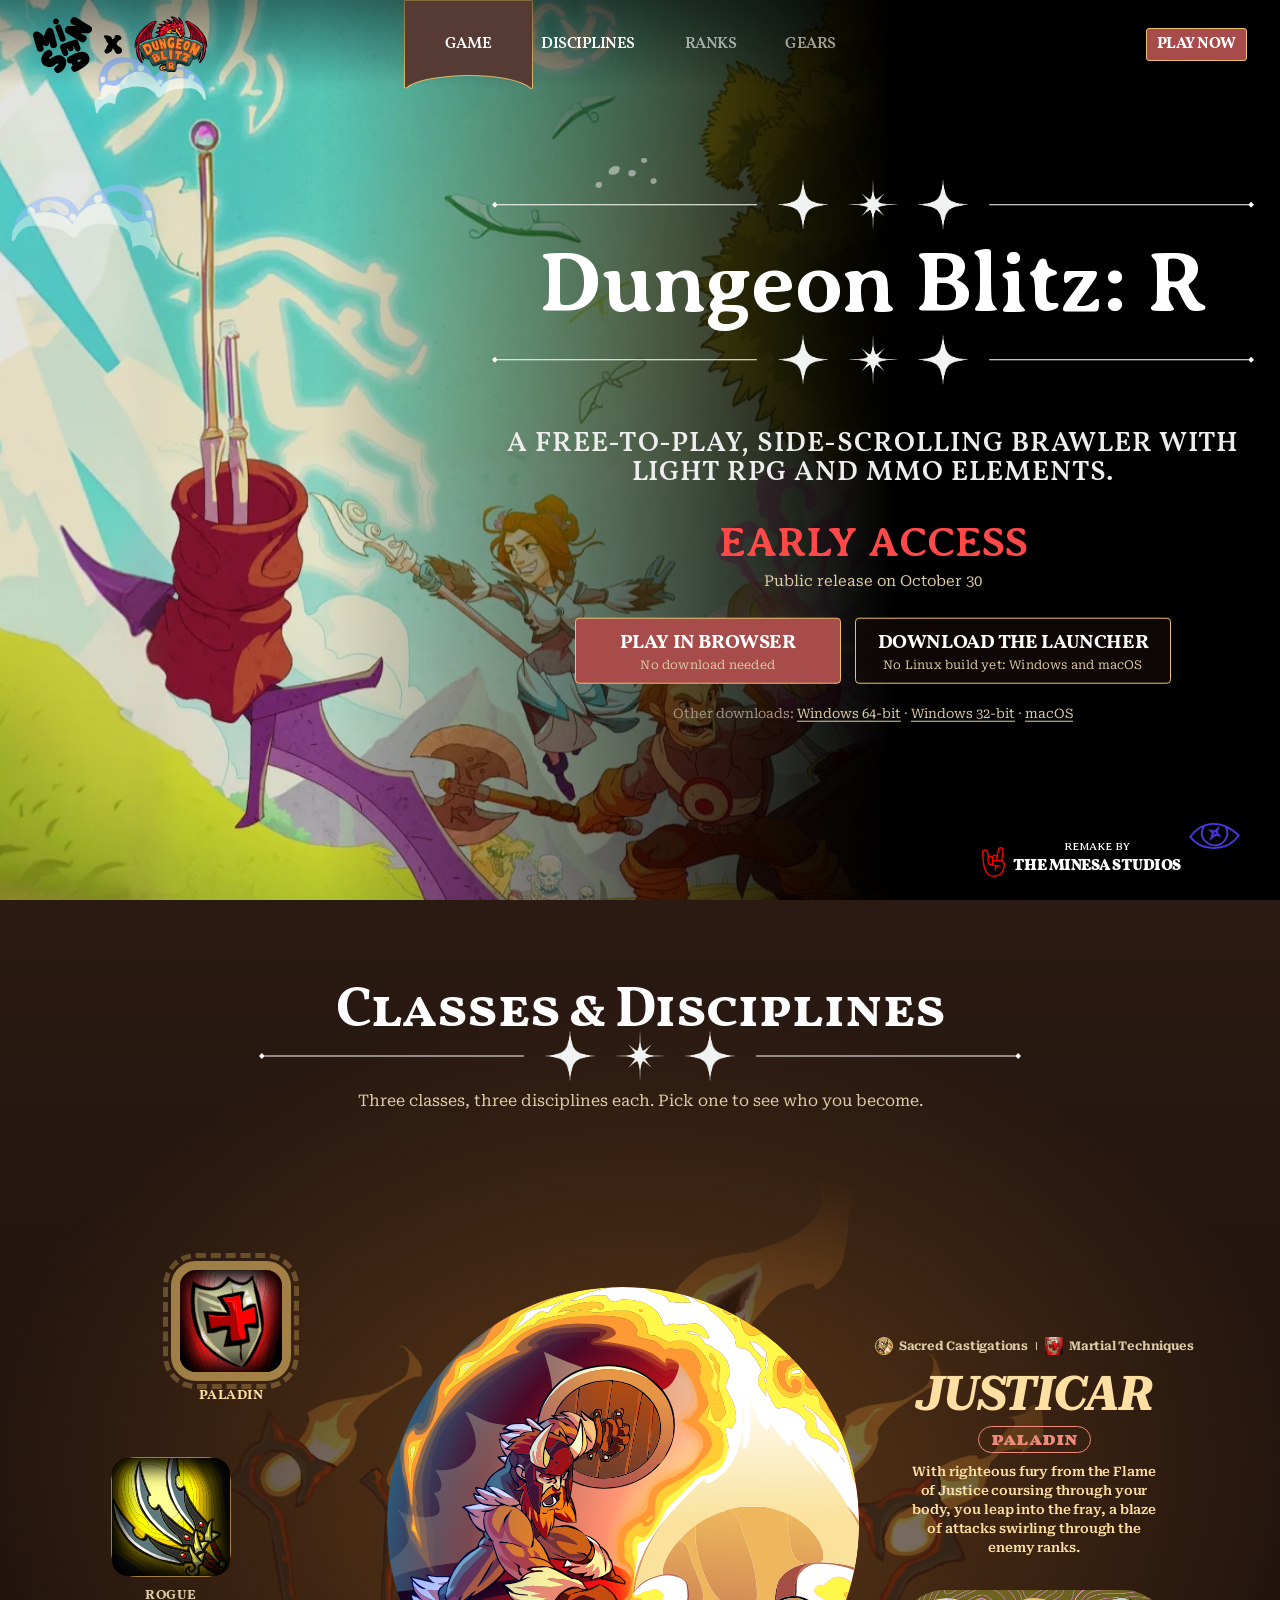
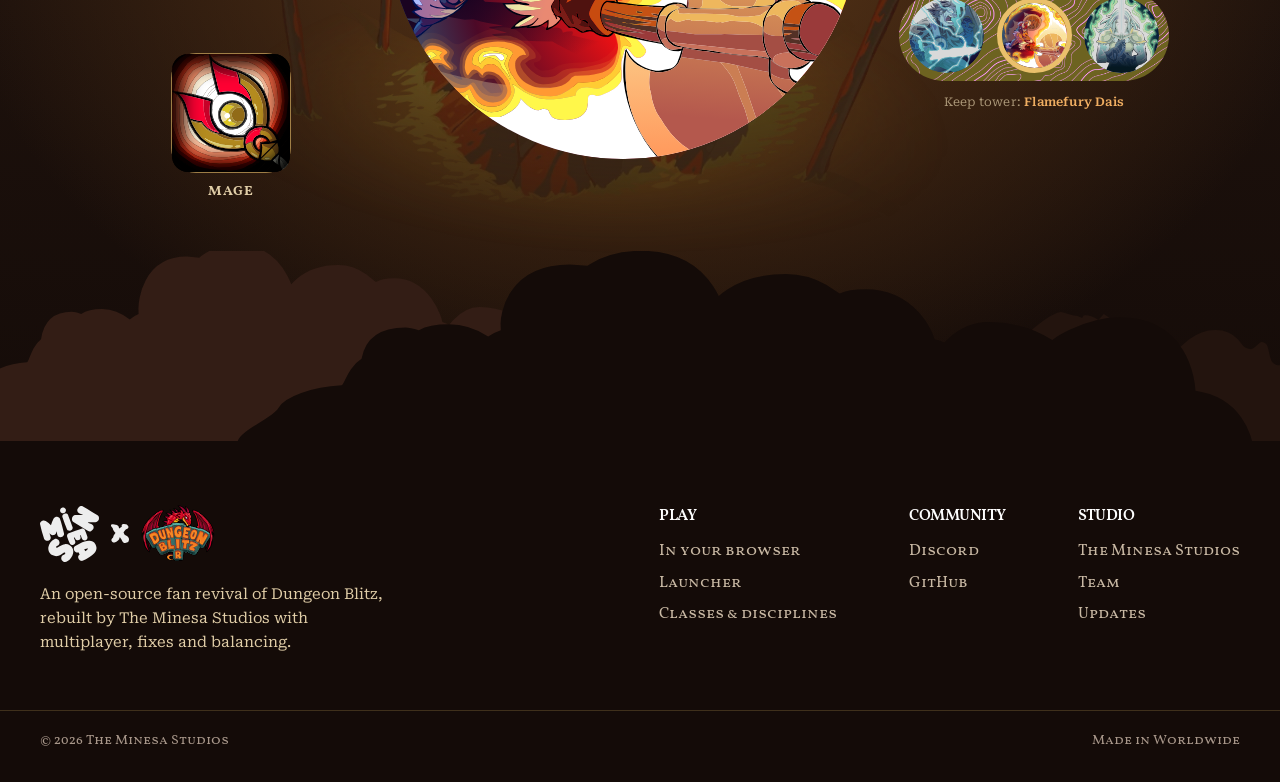
==== dungeon-blitz-r.html @ 06cdcb7e "Dungeon Blitz: R classes: each discipline's keep tower as the backdrop - Picking a discipline now sw" ====
<!doctype html>
<html lang="en">
  <head>
    <meta charset="UTF-8" />
    <meta name="viewport" content="width=device-width, initial-scale=1.0" />
    <title>Dungeon Blitz: R | Free-to-play side-scrolling brawler</title>
    <meta
      name="description"
      content="Dungeon Blitz: R is an open-source fan revival of Dungeon Blitz by The Minesa Studios: a free-to-play, side-scrolling brawler with light RPG and MMO elements. Play in your browser or with the launcher."
    />
    <link rel="canonical" href="https://theminesa.studio/dungeon-blitz-r.html" />
    <meta property="og:type" content="website" />
    <meta property="og:site_name" content="The Minesa Studios" />
    <meta property="og:title" content="Dungeon Blitz: R" />
    <meta
      property="og:description"
      content="A free-to-play, side-scrolling brawler with light RPG and MMO elements. Play in your browser or with the launcher."
    />
    <meta property="og:url" content="https://theminesa.studio/dungeon-blitz-r.html" />
    <meta property="og:image" content="https://theminesa.studio/assets/dungeon-blitz-r/og.jpg" />
    <meta name="twitter:card" content="summary_large_image" />
    <meta name="theme-color" content="#140b08" />
    <link rel="preconnect" href="https://fonts.googleapis.com" />
    <link rel="preconnect" href="https://fonts.gstatic.com" crossorigin />
    <link
      href="https://fonts.googleapis.com/css2?family=Averia+Serif+Libre:wght@400;700&amp;family=Roboto+Serif:ital,wght@0,400;0,600;0,700;1,400&amp;family=Vollkorn+SC:wght@400;600;700;900&amp;display=swap"
      rel="stylesheet"
    />
    <link rel="stylesheet" href="dungeon-blitz-r.css?v=10" />
    <link rel="icon" type="image/x-icon" href="assets/favicon.ico" />
    <link rel="preload" as="image" href="assets/dungeon-blitz-r/main-bg.webp" fetchpriority="high" />
    <script type="application/ld+json">
      {
        "@context": "https://schema.org",
        "@type": "VideoGame",
        "name": "Dungeon Blitz: R",
        "alternateName": "Dungeon Blitz Remake",
        "url": "https://theminesa.studio/dungeon-blitz-r.html",
        "image": "https://theminesa.studio/assets/dungeon-blitz-r/og.jpg",
        "description": "An open-source fan revival of Dungeon Blitz: a free-to-play, side-scrolling brawler with light RPG and MMO elements.",
        "genre": ["Action RPG", "Side-scrolling brawler", "MMO"],
        "gamePlatform": ["Web browser", "Windows", "macOS"],
        "applicationCategory": "Game",
        "playMode": ["SinglePlayer", "MultiPlayer"],
        "isAccessibleForFree": true,
        "offers": { "@type": "Offer", "price": 0, "priceCurrency": "USD" },
        "characterAttribute": ["Paladin", "Rogue", "Mage"],
        "author": { "@type": "Organization", "name": "The Minesa Studios", "url": "https://theminesa.studio" },
        "publisher": { "@type": "Organization", "name": "The Minesa Studios", "url": "https://theminesa.studio" },
        "sameAs": ["https://github.com/theminesastudios", "https://discord.gg/the-minesa-studios-1295512336353722438"]
      }
    </script>
    <script src="dungeon-blitz-r.js?v=4" defer></script>
  </head>
  <body>
    <div class="dbr">
      <a href="#main" class="dbr-skip">Skip to content</a>

      <header class="dbr-header">
        <img src="assets/dungeon-blitz-r/header-bg.png" alt="" class="dbr-header-bg" aria-hidden="true" />
        <a href="./index.html" class="dbr-logo" aria-label="The Minesa Studios home">
          <img src="assets/dungeon-blitz-r/minesa-mark.svg" alt="" class="dbr-logo-mark" width="59" height="56" />
          <img src="assets/dungeon-blitz-r/x.svg" alt="" class="dbr-logo-mark" width="18" height="19" />
          <img src="assets/dungeon-blitz-r/dbr-logo.svg" alt="" width="74" height="57" />
        </a>

        <nav class="dbr-nav" aria-label="Primary">
          <ul>
            <li>
              <a href="#game" class="dbr-nav-item is-active" data-section="game" aria-current="location">
                <img src="assets/dungeon-blitz-r/nav-active.svg" alt="" class="dbr-nav-bg" aria-hidden="true" width="129" height="89" />
                <span>Game</span>
              </a>
            </li>
            <li>
              <a href="#disciplines" class="dbr-nav-item" data-section="disciplines">
                <img src="assets/dungeon-blitz-r/nav-active.svg" alt="" class="dbr-nav-bg" aria-hidden="true" width="129" height="89" />
                <span>Disciplines</span>
              </a>
            </li>
            <li>
              <span class="dbr-nav-item is-soon" aria-disabled="true" title="Coming soon">
                <span>Ranks</span><span class="dbr-sr-only"> (coming soon)</span>
              </span>
            </li>
            <li>
              <span class="dbr-nav-item is-soon" aria-disabled="true" title="Coming soon">
                <span>Gears</span><span class="dbr-sr-only"> (coming soon)</span>
              </span>
            </li>
          </ul>
        </nav>

        <a href="https://dungeonblitzr.theminesa.studio/web" class="dbr-launch" target="_blank" rel="noopener">
          Play Now<span class="dbr-sr-only"> in your browser (opens in a new tab)</span>
        </a>
      </header>

      <main id="main" tabindex="-1">
        <section id="game" class="dbr-main" aria-labelledby="dbr-title">
          <div class="dbr-parallax dbr-main-bg-wrap" aria-hidden="true">
            <img src="assets/dungeon-blitz-r/main-bg.webp" alt="" class="dbr-main-bg" width="2560" height="1186" fetchpriority="high" />
          </div>
          <div class="dbr-main-shade" aria-hidden="true"></div>

          <div class="dbr-sky" aria-hidden="true">
            <img src="assets/dungeon-blitz-r/scenery/mist-cloud-1.svg" alt="" class="dbr-parallax dbr-cloud dbr-cloud-a" width="240" height="109" />
            <img src="assets/dungeon-blitz-r/scenery/mist-cloud-2.svg" alt="" class="dbr-parallax dbr-cloud dbr-cloud-b" width="187" height="111" />
            <img src="assets/dungeon-blitz-r/scenery/mist-cloud-3.svg" alt="" class="dbr-parallax dbr-cloud dbr-cloud-c" width="110" height="63" />
            <img src="assets/dungeon-blitz-r/scenery/mist-cloud-1.svg" alt="" class="dbr-parallax dbr-cloud dbr-cloud-d" width="240" height="109" />
          </div>

          <div class="dbr-main-content">
            <div class="dbr-main-heading">
              <div class="dbr-ornament" aria-hidden="true">
                <img src="assets/dungeon-blitz-r/divider-left.svg" alt="" class="dbr-ornament-line" width="265" height="6" />
                <img src="assets/dungeon-blitz-r/tl-5.png" alt="" class="dbr-ornament-star" width="50" height="50" />
                <img src="assets/dungeon-blitz-r/tl-25.png" alt="" class="dbr-ornament-star" width="50" height="50" />
                <img src="assets/dungeon-blitz-r/tl-5.png" alt="" class="dbr-ornament-star" width="50" height="50" />
                <img src="assets/dungeon-blitz-r/divider-right.svg" alt="" class="dbr-ornament-line" width="265" height="6" />
              </div>
              <h1 id="dbr-title" class="dbr-main-title">Dungeon Blitz: R</h1>
              <div class="dbr-ornament" aria-hidden="true">
                <img src="assets/dungeon-blitz-r/divider-left.svg" alt="" class="dbr-ornament-line" width="265" height="6" />
                <img src="assets/dungeon-blitz-r/tl-5.png" alt="" class="dbr-ornament-star" width="50" height="50" />
                <img src="assets/dungeon-blitz-r/tl-25.png" alt="" class="dbr-ornament-star" width="50" height="50" />
                <img src="assets/dungeon-blitz-r/tl-5.png" alt="" class="dbr-ornament-star" width="50" height="50" />
                <img src="assets/dungeon-blitz-r/divider-right.svg" alt="" class="dbr-ornament-line" width="265" height="6" />
              </div>
            </div>
            <p class="dbr-main-tagline">A free-to-play, side-scrolling brawler with light RPG and MMO elements.</p>

            <div class="dbr-main-status">
              <p class="dbr-main-soon">Early Access</p>
              <p class="dbr-main-release">Public release on <time datetime="2026-10-30">October 30</time></p>
            </div>

            <div class="dbr-play" id="play">
              <a class="dbr-play-btn is-primary" href="https://dungeonblitzr.theminesa.studio/web" target="_blank" rel="noopener">
                Play in browser
                <small>No download needed<span class="dbr-sr-only"> (opens in a new tab)</span></small>
              </a>
              <a
                class="dbr-play-btn"
                href="https://github.com/theminesastudios/dungeon-blitz-r-launcher/releases/latest"
                data-launcher-download
              >
                <span data-launcher-label>Download the launcher</span>
                <small data-launcher-meta>Windows and macOS</small>
              </a>
            </div>
            <p class="dbr-play-other" data-launcher-other>
              Other downloads:
              <a href="https://github.com/theminesastudios/dungeon-blitz-r-launcher/releases/latest" data-launcher-asset="win-x64">Windows 64-bit</a>
              &middot;
              <a href="https://github.com/theminesastudios/dungeon-blitz-r-launcher/releases/latest" data-launcher-asset="win-ia32">Windows 32-bit</a>
              &middot;
              <a href="https://github.com/theminesastudios/dungeon-blitz-r-launcher/releases/latest" data-launcher-asset="mac">macOS</a>
            </p>
          </div>

          <p class="dbr-credit">
            <img src="assets/dungeon-blitz-r/rocking.svg" alt="" class="dbr-credit-rock" width="23" height="30" />
            <span class="dbr-credit-text">
              <span>remake by</span>
              <strong>The Minesa Studios</strong>
            </span>
            <img src="assets/dungeon-blitz-r/eye.svg" alt="" class="dbr-credit-eye" width="51" height="26" />
          </p>
        </section>

        <section id="disciplines" class="dbr-classes" aria-labelledby="dbr-classes-title">
          <div class="dbr-classes-heading">
            <h2 id="dbr-classes-title" class="dbr-section-title">Classes &amp; Disciplines</h2>
            <div class="dbr-ornament" aria-hidden="true">
                <img src="assets/dungeon-blitz-r/divider-left.svg" alt="" class="dbr-ornament-line" width="265" height="6" />
                <img src="assets/dungeon-blitz-r/tl-5.png" alt="" class="dbr-ornament-star" width="50" height="50" />
                <img src="assets/dungeon-blitz-r/tl-25.png" alt="" class="dbr-ornament-star" width="50" height="50" />
                <img src="assets/dungeon-blitz-r/tl-5.png" alt="" class="dbr-ornament-star" width="50" height="50" />
                <img src="assets/dungeon-blitz-r/divider-right.svg" alt="" class="dbr-ornament-line" width="265" height="6" />
              </div>
            <p class="dbr-classes-intro">Three classes, three disciplines each. Pick one to see who you become.</p>
          </div>

          <!-- Built by dungeon-blitz-r.js from its class data. -->
          <div class="dbr-classes-stage" data-class-showcase></div>
        </section>
      </main>

      <footer class="dbr-footer">
        <div class="dbr-footer-scenery" aria-hidden="true">
          <img src="assets/dungeon-blitz-r/scenery/dark-cloud-2.svg" alt="" class="dbr-parallax dbr-footer-cloud dbr-footer-cloud-back" width="659" height="185" />
          <img src="assets/dungeon-blitz-r/scenery/dark-cloud-3.svg" alt="" class="dbr-parallax dbr-footer-cloud dbr-footer-cloud-mid" width="729" height="143" />
          <img src="assets/dungeon-blitz-r/scenery/dark-cloud-1.svg" alt="" class="dbr-parallax dbr-footer-cloud dbr-footer-cloud-front" width="880" height="198" />
        </div>

        <div class="dbr-footer-inner">
          <div class="dbr-footer-brand">
            <a href="./index.html" class="dbr-logo" aria-label="The Minesa Studios home">
              <img src="assets/dungeon-blitz-r/minesa-mark.svg" alt="" class="dbr-logo-mark" width="59" height="56" />
              <img src="assets/dungeon-blitz-r/x.svg" alt="" class="dbr-logo-mark" width="18" height="19" />
              <img src="assets/dungeon-blitz-r/dbr-logo.svg" alt="" width="74" height="57" />
            </a>
            <p>An open-source fan revival of Dungeon Blitz, rebuilt by The Minesa Studios with multiplayer, fixes and balancing.</p>
          </div>

          <nav class="dbr-footer-links" aria-label="Footer">
            <div>
              <h2 class="dbr-footer-heading">Play</h2>
              <ul>
                <li>
                  <a href="https://dungeonblitzr.theminesa.studio/web" target="_blank" rel="noopener">In your browser<span class="dbr-sr-only"> (opens in a new tab)</span></a>
                </li>
                <li>
                  <a href="https://github.com/theminesastudios/dungeon-blitz-r-launcher/releases/latest" data-launcher-download>Launcher</a>
                </li>
                <li><a href="#disciplines">Classes &amp; disciplines</a></li>
              </ul>
            </div>
            <div>
              <h2 class="dbr-footer-heading">Community</h2>
              <ul>
                <li>
                  <a href="https://discord.gg/the-minesa-studios-1295512336353722438" target="_blank" rel="noopener">Discord<span class="dbr-sr-only"> (opens in a new tab)</span></a>
                </li>
                <li>
                  <a href="https://github.com/theminesastudios" target="_blank" rel="noopener">GitHub<span class="dbr-sr-only"> (opens in a new tab)</span></a>
                </li>
              </ul>
            </div>
            <div>
              <h2 class="dbr-footer-heading">Studio</h2>
              <ul>
                <li><a href="./index.html">The Minesa Studios</a></li>
                <li><a href="./team.html">Team</a></li>
                <li><a href="./updates.html">Updates</a></li>
              </ul>
            </div>
          </nav>
        </div>

        <div class="dbr-footer-bottom">
          <span>© 2026 The Minesa Studios</span>
          <span>Made in Worldwide</span>
        </div>
      </footer>
    </div>
  </body>
</html>
---- dungeon-blitz-r.css ----
/* Dungeon Blitz: R (Figma: Websites > Main + Classes & Disciplines), ported from minesa-v6.
   Fonts come from Google Fonts in dungeon-blitz-r.html. */
.dbr {
  --font-vollkorn: "Vollkorn SC";
  --font-averia: "Averia Serif Libre";
  --font-roboto-serif: "Roboto Serif";
}

body {
  margin: 0;
}

.dbr {
  --dbr-gold: #eac06b;
  --dbr-red: #ff4949;
  --dbr-maroon: #a84b4b;
  /* Maroon lifted for text on the brown stage: 4.9:1 on #3b2820. */
  --dbr-rose: #f08a7b;
  --dbr-cream: #ffe0a2;
  --dbr-sand: #e0cda7;
  --dbr-night: #140b08;
  --dbr-header-h: 89px;
  /* Spring approximations (no overshoot / light overshoot). */
  --dbr-spring: linear(0, 0.157, 0.438, 0.66, 0.808, 0.897, 0.948, 0.976, 0.99, 0.997, 1);
  --dbr-spring-snappy: linear(0, 0.204, 0.624, 0.96, 1.08, 1.06, 1.02, 1);

  position: relative;
  min-height: 100vh;
  overflow-x: clip;
  background: #000;
  color: #fff;
  font-family: var(--font-vollkorn), serif;
}

:root:has(.dbr) {
  background: var(--dbr-night, #140b08);
}

@media (prefers-reduced-motion: no-preference) {
  :root:has(.dbr) {
    scroll-behavior: smooth;
  }
}

.dbr img {
  display: block;
  max-width: none;
}

.dbr button {
  padding: 0;
  border: 0;
  background: none;
  font: inherit;
  color: inherit;
  cursor: pointer;
}

.dbr a {
  color: inherit;
}

.dbr :focus-visible {
  outline: 2px solid var(--dbr-gold);
  outline-offset: 3px;
}

.dbr ul {
  margin: 0;
  padding: 0;
  list-style: none;
}

.dbr-sr-only {
  position: absolute;
  width: 1px;
  height: 1px;
  margin: -1px;
  padding: 0;
  overflow: hidden;
  clip-path: inset(50%);
  white-space: nowrap;
  border: 0;
}

.dbr-skip {
  position: fixed;
  z-index: 100;
  top: 12px;
  left: 12px;
  padding: 10px 16px;
  border: 1px solid var(--dbr-gold);
  border-radius: 3px;
  background: var(--dbr-maroon);
  color: #fff;
  font-weight: 700;
  text-decoration: none;
  translate: 0 -200%;
}

.dbr-skip:focus-visible {
  translate: 0 0;
}

.dbr main:focus {
  outline: none;
}

.dbr section {
  scroll-margin-top: var(--dbr-header-h);
}

/* ---------- Parallax (CSS scroll-driven; static where unsupported or reduced motion) ---------- */
@media (prefers-reduced-motion: no-preference) {
  @supports (animation-timeline: scroll()) {
    .dbr-parallax {
      animation: dbr-parallax linear both;
      animation-timeline: scroll(root);
      animation-range: 0 100vh;
    }

    .dbr-footer .dbr-parallax {
      animation-name: dbr-rise;
      animation-timeline: view();
      animation-range: entry 0% entry 100%;
    }

    .dbr-header::before {
      animation: dbr-header-solid linear both;
      animation-timeline: scroll(root);
      animation-range: 40vh 80vh;
    }

    .dbr-header .dbr-logo-mark {
      animation: dbr-mark-light linear both;
      animation-timeline: scroll(root);
      animation-range: 40vh 80vh;
    }
  }
}

/* The Minesa mark is black ink; over dark ground it is drawn light. */
.dbr-header .dbr-logo-mark,
.dbr-footer .dbr-logo-mark {
  filter: invert(0.93);
}

@supports (animation-timeline: scroll()) {
  @media (prefers-reduced-motion: no-preference) {
    .dbr-header .dbr-logo-mark {
      filter: none;
    }
  }
}

@keyframes dbr-mark-light {
  to {
    filter: invert(0.93);
  }
}

@keyframes dbr-parallax {
  to {
    translate: 0 var(--dbr-shift, 0px);
  }
}

@keyframes dbr-rise {
  from {
    translate: 0 var(--dbr-shift, 0px);
  }
  to {
    translate: 0 0;
  }
}

@keyframes dbr-header-solid {
  from {
    opacity: 0;
  }
  to {
    opacity: 1;
  }
}

/* ---------- Header ---------- */
.dbr-header {
  position: fixed;
  z-index: 50;
  inset: 0 0 auto;
  display: grid;
  grid-template-columns: 1fr auto 1fr;
  align-items: center;
  height: var(--dbr-header-h);
  padding: 0 33px;
}

/* Solid backdrop that fades in once the hero scrolls away (always on without scroll timelines). */
.dbr-header::before {
  content: "";
  position: absolute;
  inset: 0;
  background: rgba(20, 11, 8, 0.92);
  border-bottom: 1px solid rgba(234, 192, 107, 0.25);
  pointer-events: none;
}

@supports (animation-timeline: scroll()) {
  .dbr-header::before {
    opacity: 0;
  }
}

@media (prefers-reduced-motion: reduce) {
  .dbr-header::before {
    opacity: 1;
  }
}

.dbr-header-bg {
  position: absolute;
  inset: 0;
  width: 100%;
  height: 100%;
  object-fit: cover;
  pointer-events: none;
}

.dbr-logo {
  position: relative;
  display: flex;
  align-items: center;
  gap: 12px;
  justify-self: start;
  border-radius: 4px;
}

.dbr-nav {
  position: relative;
  height: var(--dbr-header-h);
}

.dbr-nav ul {
  display: flex;
  align-items: center;
  gap: 50px;
  height: 100%;
}

.dbr-nav li {
  height: 100%;
}

.dbr-nav-item {
  position: relative;
  display: flex;
  align-items: center;
  justify-content: center;
  height: 100%;
  color: #fff;
  font-size: 16px;
  font-weight: 600;
  line-height: 1.4;
  letter-spacing: -0.48px;
  text-transform: uppercase;
  text-decoration: none;
  white-space: nowrap;
}

/* The banner is 129px wide in the design; centring it keeps the design's spacing between items. */
.dbr-nav-bg {
  position: absolute;
  top: 0;
  left: calc(50% - 64.5px);
  width: 129px;
  height: 100%;
  opacity: 0;
  transform: translateY(-12px);
  transition: opacity 0.25s var(--dbr-spring), transform 0.35s var(--dbr-spring);
}

.dbr-nav-item.is-active .dbr-nav-bg {
  opacity: 1;
  transform: none;
}

.dbr-nav-item span {
  position: relative;
}

.dbr-nav-item:not(.is-soon):hover span {
  color: var(--dbr-cream);
}

.dbr-nav-item.is-soon {
  color: rgba(255, 255, 255, 0.6);
  cursor: default;
}

.dbr-launch {
  position: relative;
  justify-self: end;
  padding: 10px;
  border: 1px solid var(--dbr-gold);
  border-radius: 3px;
  background: var(--dbr-maroon);
  color: #fff;
  font-size: 16px;
  font-weight: 700;
  line-height: 11px;
  letter-spacing: -0.48px;
  text-transform: uppercase;
  text-decoration: none;
  white-space: nowrap;
  transition: background-color 0.15s ease, transform 0.15s var(--dbr-spring);
}

.dbr-launch:hover {
  background: #bd5656;
}

.dbr-launch:active {
  transform: scale(0.97);
}

/* ---------- Hero ---------- */
.dbr-main {
  position: relative;
  min-height: max(100vh, 720px);
  overflow: hidden;
}

/* Taller than the hero so the art has room to travel. */
.dbr-main-bg-wrap {
  --dbr-shift: 18vh;
  position: absolute;
  inset: 0 0 -20vh;
}

.dbr-main-bg {
  width: 100%;
  height: 100%;
  object-fit: cover;
  object-position: 20% top;
  opacity: 0.9;
}

/* Figma: gradient starts at x=497/1978 and is fully black at 59.6% of the rest. */
.dbr-main-shade {
  position: absolute;
  inset: 0 0 0 25.1%;
  background: linear-gradient(to right, rgba(0, 0, 0, 0) 0%, #000 59.615%);
}

.dbr-sky {
  position: absolute;
  inset: 0;
  pointer-events: none;
}

.dbr-cloud {
  position: absolute;
  height: auto;
  opacity: 0.85;
}

/* Far clouds move least, near clouds most. */
.dbr-cloud-a { --dbr-shift: -14vh; left: 4%; top: 17%; width: clamp(140px, 15vw, 240px); }
.dbr-cloud-b { --dbr-shift: -26vh; left: 27%; top: 9%; width: clamp(110px, 11vw, 187px); }
.dbr-cloud-c { --dbr-shift: -8vh; left: 46%; top: 24%; width: clamp(70px, 6vw, 110px); opacity: 0.6; }
.dbr-cloud-d { --dbr-shift: -36vh; left: -3%; top: 52%; width: clamp(180px, 20vw, 320px); opacity: 0.55; transform: scaleX(-1); }

.dbr-main-content {
  position: absolute;
  z-index: 1;
  top: 50%;
  right: max(26px, calc((100% - 762px) * 0.04));
  display: flex;
  flex-direction: column;
  align-items: center;
  gap: 64px;
  width: min(762px, calc(100% - 32px));
  transform: translateY(-50%);
}

.dbr-main-heading {
  display: flex;
  flex-direction: column;
  align-items: center;
  width: 100%;
}

.dbr-main-title {
  margin: 0;
  font-family: var(--font-averia), serif;
  font-size: clamp(48px, 6.7vw, 96px);
  font-weight: 700;
  line-height: normal;
  letter-spacing: -0.01em;
  text-align: center;
  text-wrap: balance;
  color: #fff;
}

.dbr-main-tagline {
  margin: 16px 0 0;
  font-size: clamp(20px, 2.2vw, 32px);
  font-weight: 600;
  line-height: 1.04;
  letter-spacing: 0.96px;
  text-align: center;
  text-transform: uppercase;
  color: #eee;
}

.dbr-main-soon {
  margin: 0;
  font-family: var(--font-averia), serif;
  font-size: clamp(32px, 3.3vw, 48px);
  font-weight: 700;
  text-transform: uppercase;
  color: red;
  white-space: nowrap;
}

.dbr-ornament {
  display: flex;
  align-items: center;
  justify-content: space-between;
  width: 100%;
  height: 50px;
}

.dbr-ornament-line {
  width: 34.8%;
  height: 6px;
}

.dbr-ornament-star {
  width: 50px;
  height: 50px;
  transform: scaleY(-1);
}

.dbr-credit {
  position: absolute;
  z-index: 1;
  right: 40px;
  bottom: 23px;
  display: flex;
  align-items: flex-end;
  gap: 8px;
  margin: 0;
}

.dbr-credit-rock {
  width: 23px;
  height: 30px;
}

.dbr-credit-eye {
  width: 51px;
  height: 26px;
  align-self: flex-start;
  margin-top: -16px;
}

.dbr-credit-text {
  display: flex;
  flex-direction: column;
  align-items: center;
  line-height: 1.4;
  text-transform: uppercase;
}

.dbr-credit-text span {
  font-family: var(--font-averia), serif;
  font-size: 11px;
}

.dbr-credit-text strong {
  font-family: var(--font-vollkorn), serif;
  font-size: 16px;
  font-weight: 900;
  letter-spacing: -0.48px;
}

/* ---------- Classes & Disciplines ---------- */
/* The section glows in the selected discipline's accent (set by dungeon-blitz-r.js); the
   registered property lets the colour cross-fade. */
@property --dbr-accent {
  syntax: "<color>";
  inherits: true;
  initial-value: #e0832b;
}

.dbr-classes {
  position: relative;
  z-index: 1;
  padding: 72px 0 0;
  background:
    radial-gradient(ellipse 75% 60% at 50% 52%, color-mix(in srgb, var(--dbr-accent) 34%, #1f140e) 0%, transparent 72%),
    linear-gradient(to bottom, #2a1a12, #140b08);
  text-align: center;
  transition: --dbr-accent 0.7s ease;
}


.dbr-classes-heading {
  position: relative;
  display: flex;
  flex-direction: column;
  align-items: center;
  width: min(762px, calc(100% - 32px));
  margin: 0 auto 50px;
}

.dbr-section-title {
  display: flex;
  align-items: center;
  gap: 12px;
  margin: 0 0 -20px;
  font-family: var(--font-vollkorn), serif;
  font-size: clamp(36px, 4.4vw, 64px);
  font-weight: 700;
  letter-spacing: -1.92px;
  white-space: nowrap;
  color: #fff;
}



.dbr-classes-intro {
  margin: 8px 0 0;
  font-family: var(--font-roboto-serif), serif;
  font-size: 16px;
  line-height: 1.5;
  color: var(--dbr-sand);
}

.dbr-classes-stage {
  position: relative;
  display: grid;
  grid-template-columns: 1fr 472px 1fr;
  align-items: center;
  gap: 40px;
  min-height: 616px;
  padding: 52px 111px 250px;
  overflow: hidden;
}


.dbr-class-picker {
  position: relative;
  justify-self: start;
  width: 189px;
  height: 540px;
}

.dbr-class-thumb {
  position: absolute;
  width: 120px;
  height: 120px;
  box-sizing: border-box;
  border: 1px solid rgba(234, 192, 107, 0.6) !important;
  border-radius: 25px;
  outline: 5px dashed transparent;
  outline-offset: 3px;
  transition: border-width 0.25s var(--dbr-spring), outline-color 0.25s ease, transform 0.25s var(--dbr-spring-snappy);
}

.dbr-class-thumb img {
  width: 100%;
  height: 100%;
  object-fit: cover;
  border-radius: 16px;
}

.dbr-class-thumb::after {
  content: "";
  position: absolute;
  inset: 0;
  border-radius: 16px;
  box-shadow: inset 0 0 20px 10px #000;
  pointer-events: none;
}

.dbr-class-thumb:hover {
  transform: scale(1.05);
}

.dbr-class-thumb:active {
  transform: scale(0.97);
}

.dbr-class-thumb:focus-visible {
  outline: 3px solid var(--dbr-gold);
}

.dbr-class-thumb.is-selected {
  border-width: 9px !important;
  outline-color: rgba(234, 192, 107, 0.3);
  transform: none;
}

.dbr-class-thumb.is-selected:focus-visible {
  outline: 3px solid var(--dbr-gold);
}

.dbr-class-label {
  position: absolute;
  top: calc(100% + 10px);
  left: 50%;
  translate: -50% 0;
  font-size: 14px;
  font-weight: 700;
  letter-spacing: 0.04em;
  text-transform: uppercase;
  color: var(--dbr-sand);
  white-space: nowrap;
}

.dbr-class-thumb.is-selected .dbr-class-label {
  top: calc(100% + 14px);
  color: var(--dbr-cream);
}

.dbr-class-slot-0 { left: 60px; top: 8px; }
.dbr-class-slot-1 { left: 0; top: 204px; }
.dbr-class-slot-2 { left: 60px; top: 400px; }

.dbr-class-showcase {
  position: relative;
}

/* Signature: the portrait swaps like a discipline change in-game, a quick settle without bounce. */
.dbr-class-hero {
  width: 472px;
  height: 472px;
  object-fit: cover;
  border-radius: 50%;
  animation: dbr-hero-in 0.35s var(--dbr-spring);
}

@keyframes dbr-hero-in {
  from {
    opacity: 0;
    transform: scale(0.94) rotate(-4deg);
  }
}

@media (prefers-reduced-motion: reduce) {
  .dbr-class-hero {
    animation: dbr-fade 0.2s linear;
  }

  @keyframes dbr-fade {
    from {
      opacity: 0;
    }
  }

  .dbr * {
    transition-duration: 0.01ms !important;
  }
}

.dbr-class-info {
  position: relative;
  justify-self: end;
  display: flex;
  flex-direction: column;
  align-items: center;
  width: 270px;
  color: var(--dbr-cream);
}

.dbr-class-abilities {
  display: flex;
  align-items: center;
  gap: 8px;
}

.dbr-ability {
  display: inline-flex;
  align-items: center;
  gap: 6px;
  font-family: var(--font-roboto-serif), serif;
  font-size: 12px;
  font-weight: 700;
  letter-spacing: -0.2px;
  color: var(--dbr-sand);
  white-space: nowrap;
}

.dbr-ability img {
  width: 18px;
  height: 18px;
  object-fit: cover;
}

.dbr-ability img.is-ringed {
  border: 1px solid var(--dbr-gold);
  border-radius: 33px;
  box-sizing: border-box;
}

.dbr-ability-sep {
  width: 1px;
  height: 8px;
  background: var(--dbr-sand);
}

.dbr-class-name {
  margin: 12px 0 4px;
  font-family: var(--font-roboto-serif), serif;
  font-size: 48px;
  font-style: italic;
  font-weight: 700;
  line-height: 1.15;
  letter-spacing: -1.44px;
  text-transform: uppercase;
  white-space: nowrap;
  color: var(--dbr-cream);
}

.dbr-class-name.is-long {
  font-size: 28px;
  letter-spacing: -0.84px;
  line-height: 1.97;
}

.dbr-class-badge {
  display: inline-flex;
  align-items: center;
  justify-content: center;
  min-width: 106px;
  height: 27px;
  margin: 0;
  padding: 0 12px;
  border: 1px solid var(--dbr-rose);
  border-radius: 48px;
  box-sizing: border-box;
  font-size: 20px;
  font-weight: 900;
  text-transform: lowercase;
  color: var(--dbr-rose);
}

.dbr-class-desc {
  width: 260px;
  margin: 10px 0 32px;
  font-family: var(--font-roboto-serif), serif;
  font-size: 13px;
  font-weight: 600;
  line-height: 1.45;
  letter-spacing: -0.1px;
  text-align: center;
  color: var(--dbr-cream);
}

.dbr-disciplines {
  position: relative;
  display: flex;
  align-items: center;
  justify-content: space-between;
  width: 270px;
  height: 91px;
  padding: 0 10px;
  box-sizing: border-box;
  border-radius: 100px;
  background: #6d6320;
}

.dbr-disciplines-bg {
  position: absolute;
  inset: 0;
  width: 100%;
  height: 100%;
  object-fit: cover;
  border-radius: inherit;
  mix-blend-mode: color-dodge;
}

.dbr-discipline {
  position: relative;
  width: 75px;
  height: 75px;
  border-radius: 50px;
  overflow: hidden;
  box-sizing: border-box;
  transition: transform 0.25s var(--dbr-spring-snappy), filter 0.2s ease;
}

.dbr-discipline:not(.is-selected) {
  filter: saturate(0.75) brightness(0.85);
}

.dbr-discipline:hover {
  transform: scale(1.06);
  filter: none;
}

.dbr-discipline:active {
  transform: scale(0.97);
}

.dbr-discipline img {
  width: 100%;
  height: 100%;
  object-fit: cover;
}

.dbr-discipline.is-selected {
  border: 5px solid var(--dbr-gold) !important;
}

/* ---------- Footer ---------- */
.dbr-footer {
  position: relative;
  z-index: 2;
  margin-top: -230px;
  background: linear-gradient(to bottom, transparent 0, transparent 229px, var(--dbr-night) 229px);
  color: var(--dbr-sand);
}

/* Layered silhouettes from the game's own parallax art, darker toward the front. */
.dbr-footer-scenery {
  position: relative;
  height: 230px;
  overflow: hidden;
  pointer-events: none;
}

/* EB_Cloud*Base art hangs from the sky in-game; flipped, its bumpy edge becomes a skyline. */
.dbr-footer-scenery img {
  position: absolute;
  bottom: -1px;
  height: auto;
  transform: scaleY(-1);
}

.dbr-footer-cloud-back { --dbr-shift: 50px; left: -4%; width: max(56%, 560px); bottom: 34px !important; }
.dbr-footer-cloud-mid { --dbr-shift: 80px; right: -6%; width: max(62%, 620px); bottom: 14px !important; }
.dbr-footer-cloud-front { --dbr-shift: 110px; left: 18%; width: max(80%, 800px); }

.dbr-footer-scenery::after {
  content: "";
  position: absolute;
  inset: auto 0 0;
  height: 40px;
  background: var(--dbr-night);
}

.dbr-footer-inner {
  display: flex;
  flex-wrap: wrap;
  justify-content: space-between;
  gap: 48px;
  max-width: 1200px;
  margin: 0 auto;
  padding: 24px 40px 56px;
}

.dbr-footer-brand {
  display: flex;
  flex-direction: column;
  gap: 20px;
  max-width: 360px;
}

.dbr-footer-brand p {
  margin: 0;
  font-family: var(--font-roboto-serif), serif;
  font-size: 15px;
  line-height: 1.6;
  color: var(--dbr-sand);
}

.dbr-footer-links {
  display: flex;
  flex-wrap: wrap;
  gap: 40px 72px;
}

.dbr-footer-heading {
  margin: 0 0 12px;
  font-size: 16px;
  font-weight: 600;
  letter-spacing: -0.48px;
  text-transform: uppercase;
  color: #fff;
}

.dbr-footer-links li + li {
  margin-top: 6px;
}

.dbr-footer-links a {
  font-size: 16px;
  line-height: 1.6;
  color: #c9b9a4;
  text-decoration: none;
  text-underline-offset: 3px;
}

.dbr-footer-links a:hover {
  color: var(--dbr-cream);
  text-decoration: underline;
}

.dbr-footer-bottom {
  display: flex;
  flex-wrap: wrap;
  justify-content: space-between;
  gap: 8px 24px;
  max-width: 1200px;
  margin: 0 auto;
  padding: 20px 40px 32px;
  border-top: 1px solid rgba(234, 192, 107, 0.2);
  font-size: 14px;
  color: #a8978a;
}

/* ---------- Tablet / mobile ---------- */
@media (max-width: 1100px) {
  .dbr-classes-stage {
    grid-template-columns: 1fr;
    justify-items: center;
    padding: 40px 16px 250px;
  }

  .dbr-class-picker {
    justify-self: center;
    display: flex;
    gap: 28px;
    width: auto;
    height: auto;
    padding-bottom: 36px;
  }

  .dbr-class-thumb {
    position: relative;
    left: auto;
    top: auto;
    width: 96px;
    height: 96px;
  }

  .dbr-class-hero {
    width: min(472px, calc(100vw - 32px));
    height: auto;
  }

  .dbr-class-info {
    justify-self: center;
  }
}

@media (max-width: 900px) {
  .dbr {
    --dbr-header-h: 128px;
  }

  .dbr-header {
    display: flex;
    flex-wrap: wrap;
    justify-content: space-between;
    height: auto;
    gap: 8px 16px;
    padding: 12px 16px 0;
  }

  .dbr-nav {
    order: 3;
    width: 100%;
    height: 52px;
    overflow-x: auto;
  }

  .dbr-nav ul {
    gap: 28px;
  }

  .dbr-nav-item {
    font-size: 14px;
  }

  .dbr-nav-bg {
    width: 110px;
  }

  .dbr-main {
    min-height: 780px;
  }

  .dbr-main-shade {
    inset: 0;
    background: linear-gradient(to bottom, rgba(0, 0, 0, 0.1) 0%, rgba(0, 0, 0, 0.85) 60%);
  }

  .dbr-main-content {
    top: auto;
    bottom: 96px;
    right: 16px;
    gap: 32px;
    transform: none;
  }

  .dbr-ornament-star {
    width: 32px;
    height: 32px;
  }

  .dbr-ornament-line {
    width: 30%;
  }

  .dbr-credit {
    right: 16px;
  }

  .dbr-main-title {
    white-space: nowrap;
    font-size: clamp(36px, 11vw, 56px);
  }

  .dbr-main-tagline {
    text-wrap: balance;
  }

  .dbr-cloud-c,
  .dbr-cloud-d {
    display: none;
  }

  .dbr-cloud-a {
    top: 22%;
  }

  .dbr-section-title {
    white-space: normal;
    justify-content: center;
    margin-bottom: 0;
  }

  .dbr-footer-inner,
  .dbr-footer-bottom {
    padding-left: 16px;
    padding-right: 16px;
  }
}

/* ---------- Play: browser and launcher ---------- */
/* Room for the status and both play options under the title. */
.dbr-main-content {
  gap: 28px;
}

.dbr-main-status {
  display: flex;
  flex-direction: column;
  align-items: center;
  gap: 4px;
  margin: 0;
  text-align: center;
}

.dbr-main-status .dbr-main-soon {
  color: var(--dbr-red);
}

.dbr-main-release {
  margin: 0;
  font-family: var(--font-roboto-serif), serif;
  font-size: 15px;
  color: var(--dbr-sand);
}

.dbr-play {
  display: flex;
  flex-wrap: wrap;
  justify-content: center;
  gap: 14px;
}

.dbr-play-btn {
  display: inline-flex;
  flex-direction: column;
  align-items: center;
  gap: 6px;
  min-width: 220px;
  padding: 14px 22px 12px;
  border: 1px solid var(--dbr-gold);
  border-radius: 4px;
  background: rgba(20, 11, 8, 0.72);
  color: #fff;
  font-size: 20px;
  font-weight: 700;
  line-height: 1;
  letter-spacing: -0.4px;
  text-transform: uppercase;
  text-decoration: none;
  transition:
    background-color 0.15s ease,
    transform 0.2s var(--dbr-spring-snappy);
}

.dbr-play-btn small {
  font-family: var(--font-roboto-serif), serif;
  font-size: 12px;
  font-weight: 400;
  letter-spacing: 0.2px;
  text-transform: none;
  color: var(--dbr-sand);
}

.dbr-play-btn.is-primary {
  background: var(--dbr-maroon);
}

.dbr-play-btn:hover {
  background: rgba(60, 33, 25, 0.9);
  transform: translateY(-2px);
}

.dbr-play-btn.is-primary:hover {
  background: #bd5656;
}

.dbr-play-btn:active {
  transform: scale(0.97);
}

/* Phones and tablets can't run the launcher (dungeon-blitz-r.js). */
.dbr-play-btn.is-disabled {
  opacity: 0.5;
  pointer-events: none;
}

.dbr-play-other {
  margin: -6px 0 0;
  font-family: var(--font-roboto-serif), serif;
  font-size: 13px;
  text-align: center;
  color: #a8978a;
}

.dbr-play-other a {
  color: var(--dbr-sand);
  text-underline-offset: 3px;
}

.dbr-play-other a:hover {
  color: var(--dbr-cream);
}

@media (max-width: 900px) {
  /* The hero now holds the play options too, so on narrow screens it flows from under the
     header instead of being pinned to the bottom (where it would ride up under the nav). */
  .dbr-main {
    display: flex;
    flex-direction: column;
    min-height: 0;
    padding: calc(var(--dbr-header-h) + 24px) 0 120px;
  }

  .dbr-main-content {
    position: relative;
    top: auto;
    right: auto;
    bottom: auto;
    margin: 0 auto;
    transform: none;
  }

  .dbr-play-btn {
    min-width: 0;
    flex: 1 1 200px;
    font-size: 17px;
  }
}

@media (prefers-reduced-motion: reduce) {
  .dbr-play-btn {
    transition: none;
  }
}

/* ---------- Phones and small tablets: a compact, solid header ---------- */
/* One row for the logo and Play Now, then a slim tab row. The header is always solid here
   (no fade-in), so the page never shows through it, and the active tab is a gold underline
   instead of the desktop banner, which doesn't fit a narrow row. */
@media (max-width: 900px) {
  .dbr {
    --dbr-header-h: 104px;
  }

  .dbr-header {
    display: grid;
    grid-template-columns: 1fr auto;
    grid-template-rows: 60px 44px;
    gap: 0;
    height: var(--dbr-header-h);
    padding: 0 16px;
  }

  .dbr-header::before {
    opacity: 1 !important;
    animation: none !important;
    background: rgba(20, 11, 8, 0.96);
  }

  .dbr .dbr-header-bg {
    display: none;
  }

  .dbr-header .dbr-logo {
    grid-row: 1;
    grid-column: 1;
  }

  .dbr-header .dbr-logo-mark {
    filter: invert(0.93) !important;
    animation: none !important;
  }

  .dbr-header .dbr-logo {
    gap: 8px;
  }

  .dbr-header .dbr-logo img:first-child {
    width: 40px;
    height: auto;
  }

  .dbr-header .dbr-logo img:nth-child(2) {
    width: 12px;
    height: auto;
  }

  .dbr-header .dbr-logo img:last-child {
    width: 50px;
    height: auto;
  }

  .dbr-launch {
    grid-row: 1;
    grid-column: 2;
    align-self: center;
    padding: 9px 12px;
    font-size: 14px;
  }

  .dbr-nav {
    order: initial;
    grid-row: 2;
    grid-column: 1 / -1;
    width: auto;
    height: 44px;
    margin: 0 -16px;
    overflow: visible;
    border-top: 1px solid rgba(234, 192, 107, 0.15);
  }

  .dbr-nav ul {
    justify-content: space-around;
    gap: 0;
  }

  .dbr-nav li {
    flex: 1;
  }

  .dbr-nav-item {
    font-size: 13px;
    letter-spacing: 0.2px;
  }

  .dbr .dbr-nav-bg {
    display: none;
  }

  .dbr-nav-item::after {
    content: "";
    position: absolute;
    left: 50%;
    bottom: 0;
    width: 40px;
    height: 2px;
    border-radius: 2px;
    background: var(--dbr-gold);
    opacity: 0;
    transform: translateX(-50%) scaleX(0.4);
    transition:
      opacity 0.2s ease,
      transform 0.3s var(--dbr-spring);
  }

  .dbr-nav-item.is-active {
    color: var(--dbr-cream);
  }

  .dbr-nav-item.is-active::after {
    opacity: 1;
    transform: translateX(-50%);
  }

  .dbr-nav-item.is-soon {
    color: rgba(255, 255, 255, 0.4);
  }

  /* The mist clouds sat on top of the hero text at this width. */
  .dbr-sky {
    display: none;
  }

  .dbr-classes {
    padding-top: 56px;
  }

  .dbr-classes-heading {
    margin-bottom: 8px;
  }

  .dbr-classes-stage {
    padding-top: 24px;
  }

  .dbr-class-info {
    width: min(360px, 100%);
  }

  .dbr-class-desc {
    width: 100%;
  }
}

@media (prefers-reduced-motion: reduce) {
  .dbr-nav-item::after {
    transition: none;
  }
}

/* ---------- Discipline backdrop: the keep tower ---------- */
.dbr-towers {
  position: absolute;
  inset: 0 0 200px;
  pointer-events: none;
  -webkit-mask-image: radial-gradient(ellipse 60% 62% at 50% 48%, #000 40%, transparent 78%);
  mask-image: radial-gradient(ellipse 60% 62% at 50% 48%, #000 40%, transparent 78%);
}

.dbr .dbr-tower {
  position: absolute;
  left: 50%;
  top: 50%;
  width: auto;
  height: min(115%, 820px);
  opacity: 0;
  filter: saturate(0.85) brightness(0.62);
  transform: translate(-50%, -50%) scale(1.04);
  transition:
    opacity 0.6s ease,
    transform 0.9s var(--dbr-spring);
}

.dbr .dbr-tower.is-shown {
  opacity: 0.55;
  transform: translate(-50%, -50%);
}

.dbr-classes-stage > :not(.dbr-towers):not(.dbr-sr-only) {
  position: relative;
}

.dbr-tower-caption {
  margin: 14px 0 0;
  font-family: var(--font-roboto-serif), serif;
  font-size: 12px;
  letter-spacing: 0.2px;
  color: rgba(224, 205, 167, 0.7);
}

.dbr-tower-caption strong {
  font-weight: 600;
  color: color-mix(in srgb, var(--dbr-accent) 55%, #ffe0a2);
}

@media (max-width: 900px) {
  .dbr-towers {
    inset: 0 0 230px;
    -webkit-mask-image: radial-gradient(ellipse 85% 45% at 50% 32%, #000 35%, transparent 75%);
    mask-image: radial-gradient(ellipse 85% 45% at 50% 32%, #000 35%, transparent 75%);
  }

  .dbr .dbr-tower {
    top: 30%;
    height: auto;
    width: min(140%, 640px);
  }

  /* Footer: logo, text and links centred. */
  .dbr-footer-inner {
    justify-content: center;
  }

  .dbr-footer-brand {
    align-items: center;
    margin: 0 auto;
    text-align: center;
  }

  .dbr-footer-links {
    justify-content: center;
    width: 100%;
    text-align: center;
  }

  .dbr-footer-bottom {
    justify-content: center;
    text-align: center;
  }
}

@media (prefers-reduced-motion: reduce) {
  .dbr-classes,
  .dbr .dbr-tower {
    transition: none;
  }
}
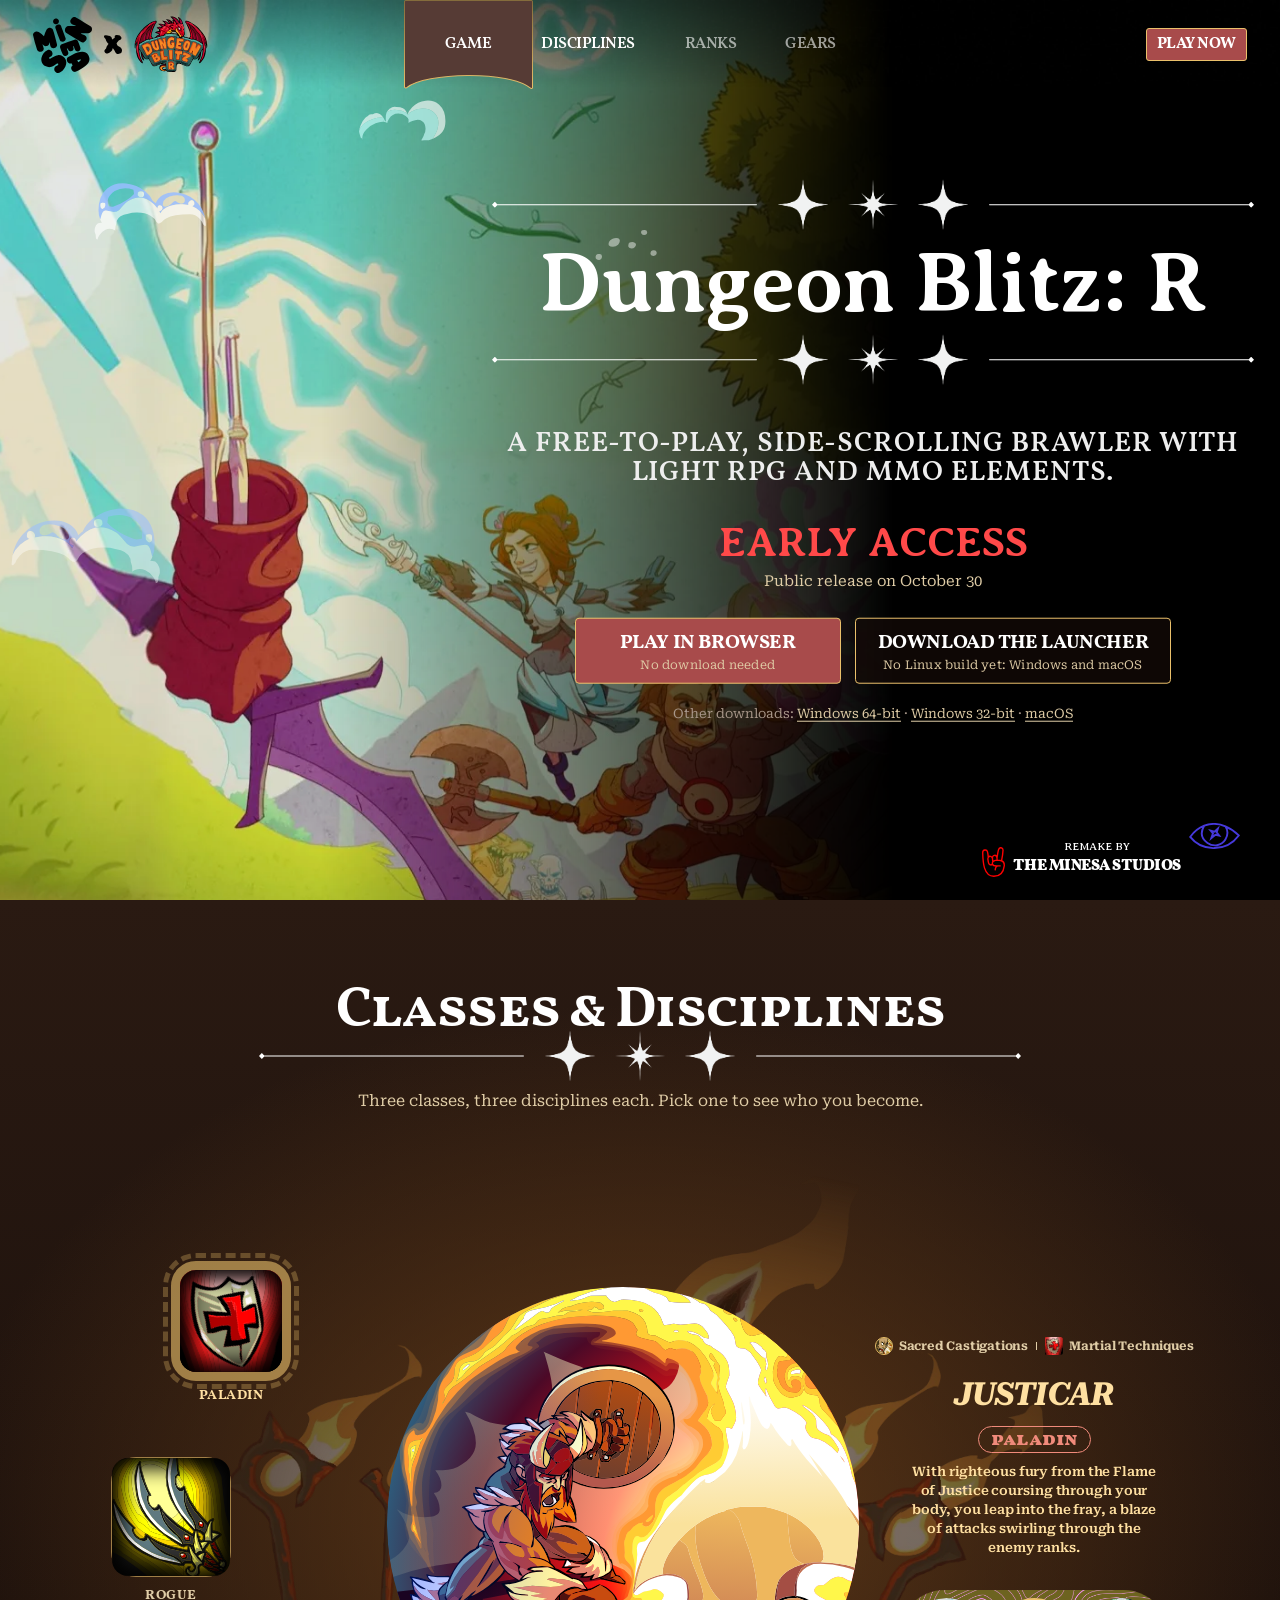
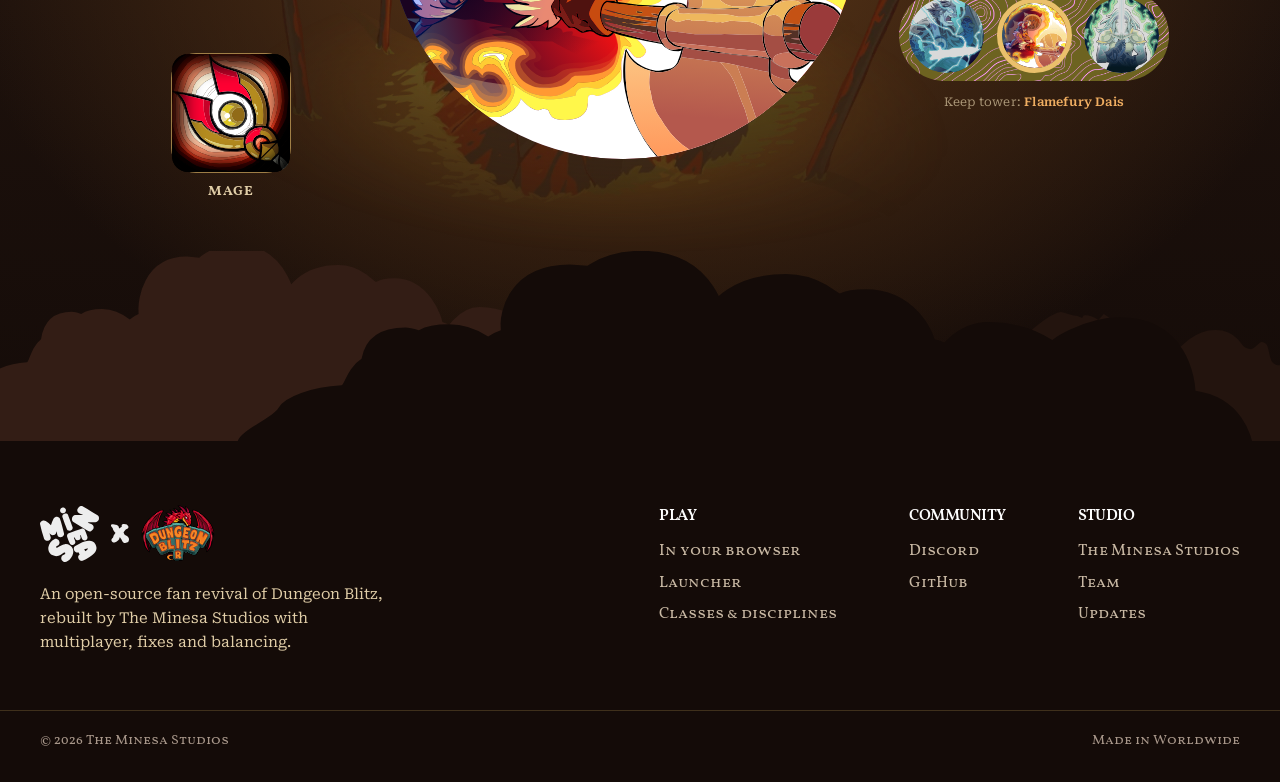
==== commit 7aae4638: "Dungeon Blitz: R: one size for every discipline name Names over eight letters dropped from 48px to 2" ====
--- a/dungeon-blitz-r.html
+++ b/dungeon-blitz-r.html
@@ -26,7 +26,7 @@
       href="https://fonts.googleapis.com/css2?family=Averia+Serif+Libre:wght@400;700&amp;family=Roboto+Serif:ital,wght@0,400;0,600;0,700;1,400&amp;family=Vollkorn+SC:wght@400;600;700;900&amp;display=swap"
       rel="stylesheet"
     />
-    <link rel="stylesheet" href="dungeon-blitz-r.css?v=10" />
+    <link rel="stylesheet" href="dungeon-blitz-r.css?v=11" />
     <link rel="icon" type="image/x-icon" href="assets/favicon.ico" />
     <link rel="preload" as="image" href="assets/dungeon-blitz-r/main-bg.webp" fetchpriority="high" />
     <script type="application/ld+json">
@@ -50,7 +50,7 @@
         "sameAs": ["https://github.com/theminesastudios", "https://discord.gg/the-minesa-studios-1295512336353722438"]
       }
     </script>
-    <script src="dungeon-blitz-r.js?v=4" defer></script>
+    <script src="dungeon-blitz-r.js?v=5" defer></script>
   </head>
   <body>
     <div class="dbr">
--- a/dungeon-blitz-r.css
+++ b/dungeon-blitz-r.css
@@ -711,23 +711,18 @@
   background: var(--dbr-sand);
 }
 
+/* One size for every discipline, set so the longest name (Shadowstalker) fits the column. */
 .dbr-class-name {
   margin: 12px 0 4px;
   font-family: var(--font-roboto-serif), serif;
-  font-size: 48px;
+  font-size: 32px;
   font-style: italic;
   font-weight: 700;
-  line-height: 1.15;
-  letter-spacing: -1.44px;
+  line-height: 1.72;
+  letter-spacing: -0.96px;
   text-transform: uppercase;
   white-space: nowrap;
   color: var(--dbr-cream);
-}
-
-.dbr-class-name.is-long {
-  font-size: 28px;
-  letter-spacing: -0.84px;
-  line-height: 1.97;
 }
 
 .dbr-class-badge {
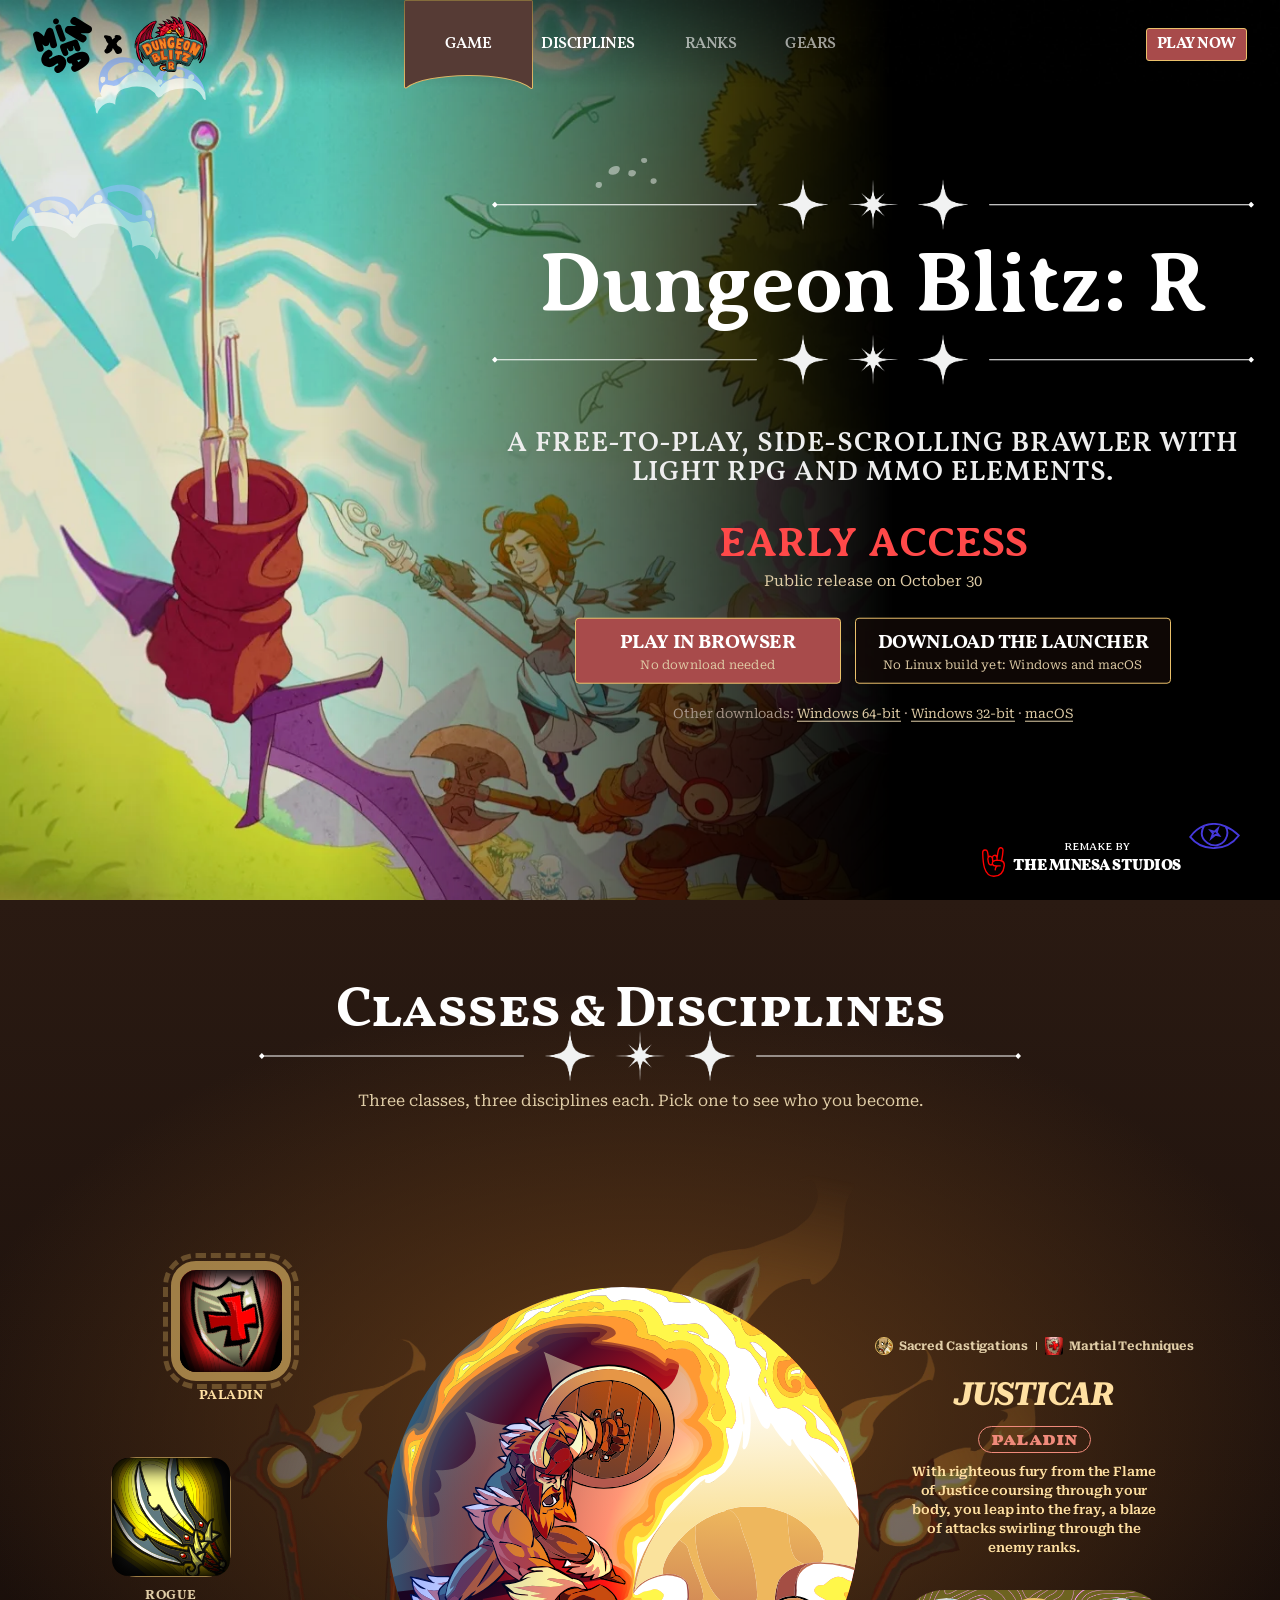
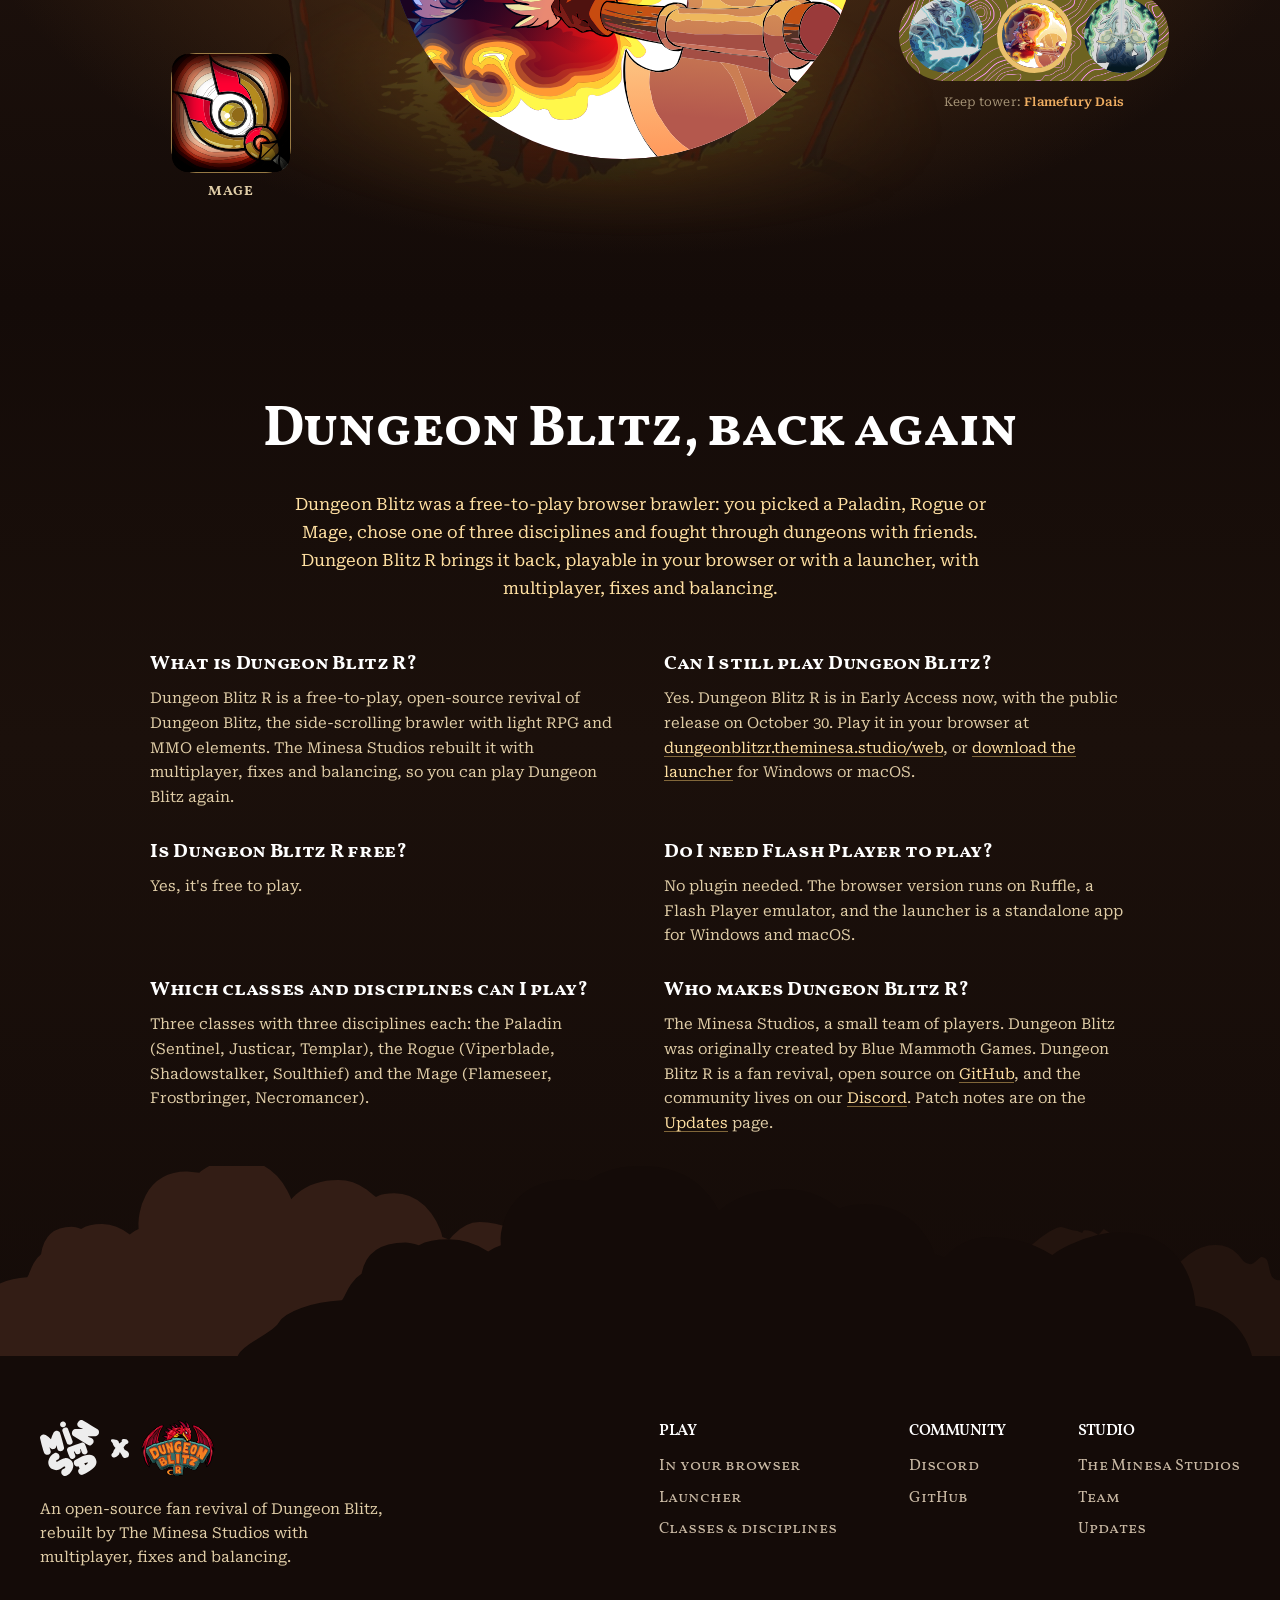
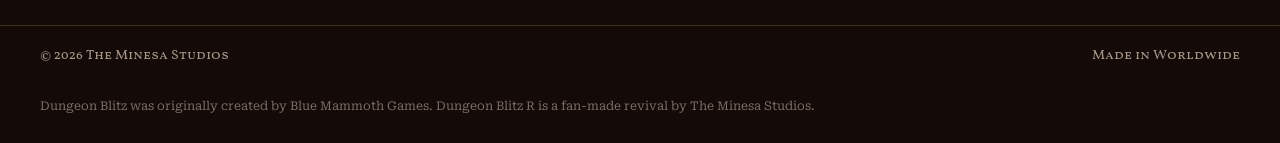
==== commit 7f0d1905: "SEO: help Google find the site for Dungeon Blitz searches - robots.txt and sitemap.xml (home, Dungeo" ====
--- a/dungeon-blitz-r.html
+++ b/dungeon-blitz-r.html
@@ -3,15 +3,15 @@
   <head>
     <meta charset="UTF-8" />
     <meta name="viewport" content="width=device-width, initial-scale=1.0" />
-    <title>Dungeon Blitz: R | Free-to-play side-scrolling brawler</title>
+    <title>Dungeon Blitz R | Play Dungeon Blitz free in your browser</title>
     <meta
       name="description"
-      content="Dungeon Blitz: R is an open-source fan revival of Dungeon Blitz by The Minesa Studios: a free-to-play, side-scrolling brawler with light RPG and MMO elements. Play in your browser or with the launcher."
+      content="Play Dungeon Blitz again. Dungeon Blitz R is a free, open-source revival of the side-scrolling brawler: Paladin, Rogue and Mage, nine disciplines and multiplayer dungeons, in your browser or with the launcher."
     />
     <link rel="canonical" href="https://theminesa.studio/dungeon-blitz-r.html" />
     <meta property="og:type" content="website" />
     <meta property="og:site_name" content="The Minesa Studios" />
-    <meta property="og:title" content="Dungeon Blitz: R" />
+    <meta property="og:title" content="Dungeon Blitz R: play Dungeon Blitz again" />
     <meta
       property="og:description"
       content="A free-to-play, side-scrolling brawler with light RPG and MMO elements. Play in your browser or with the launcher."
@@ -26,7 +26,7 @@
       href="https://fonts.googleapis.com/css2?family=Averia+Serif+Libre:wght@400;700&amp;family=Roboto+Serif:ital,wght@0,400;0,600;0,700;1,400&amp;family=Vollkorn+SC:wght@400;600;700;900&amp;display=swap"
       rel="stylesheet"
     />
-    <link rel="stylesheet" href="dungeon-blitz-r.css?v=11" />
+    <link rel="stylesheet" href="dungeon-blitz-r.css?v=12" />
     <link rel="icon" type="image/x-icon" href="assets/favicon.ico" />
     <link rel="preload" as="image" href="assets/dungeon-blitz-r/main-bg.webp" fetchpriority="high" />
     <script type="application/ld+json">
@@ -38,8 +38,13 @@
         "url": "https://theminesa.studio/dungeon-blitz-r.html",
         "image": "https://theminesa.studio/assets/dungeon-blitz-r/og.jpg",
         "description": "An open-source fan revival of Dungeon Blitz: a free-to-play, side-scrolling brawler with light RPG and MMO elements.",
+        "gamePlatform": ["Web browser", "Windows", "macOS"],
         "genre": ["Action RPG", "Side-scrolling brawler", "MMO"],
-        "gamePlatform": ["Web browser", "Windows", "macOS"],
+        "inLanguage": "en",
+        "potentialAction": {
+          "@type": "PlayAction",
+          "target": "https://dungeonblitzr.theminesa.studio/web"
+        },
         "applicationCategory": "Game",
         "playMode": ["SinglePlayer", "MultiPlayer"],
         "isAccessibleForFree": true,
@@ -48,6 +53,62 @@
         "author": { "@type": "Organization", "name": "The Minesa Studios", "url": "https://theminesa.studio" },
         "publisher": { "@type": "Organization", "name": "The Minesa Studios", "url": "https://theminesa.studio" },
         "sameAs": ["https://github.com/theminesastudios", "https://discord.gg/the-minesa-studios-1295512336353722438"]
+      }
+    </script>
+    <script type="application/ld+json">
+      {
+        "@context": "https://schema.org",
+        "@type": "FAQPage",
+        "mainEntity": [
+          {
+            "@type": "Question",
+            "name": "What is Dungeon Blitz R?",
+            "acceptedAnswer": {
+              "@type": "Answer",
+              "text": "Dungeon Blitz R is a free-to-play, open-source revival of Dungeon Blitz, the side-scrolling brawler with light RPG and MMO elements. The Minesa Studios rebuilt it with multiplayer, fixes and balancing, so you can play Dungeon Blitz again."
+            }
+          },
+          {
+            "@type": "Question",
+            "name": "Can I still play Dungeon Blitz?",
+            "acceptedAnswer": {
+              "@type": "Answer",
+              "text": "Yes. Dungeon Blitz R is in Early Access now, with the public release on October 30. Play it in your browser at dungeonblitzr.theminesa.studio/web, or download the launcher for Windows or macOS."
+            }
+          },
+          {
+            "@type": "Question",
+            "name": "Is Dungeon Blitz R free?",
+            "acceptedAnswer": {
+              "@type": "Answer",
+              "text": "Yes, it's free to play."
+            }
+          },
+          {
+            "@type": "Question",
+            "name": "Do I need Flash Player to play?",
+            "acceptedAnswer": {
+              "@type": "Answer",
+              "text": "No plugin needed. The browser version runs on Ruffle, a Flash Player emulator, and the launcher is a standalone app for Windows and macOS."
+            }
+          },
+          {
+            "@type": "Question",
+            "name": "Which classes and disciplines can I play?",
+            "acceptedAnswer": {
+              "@type": "Answer",
+              "text": "Three classes with three disciplines each: the Paladin (Sentinel, Justicar, Templar), the Rogue (Viperblade, Shadowstalker, Soulthief) and the Mage (Flameseer, Frostbringer, Necromancer)."
+            }
+          },
+          {
+            "@type": "Question",
+            "name": "Who makes Dungeon Blitz R?",
+            "acceptedAnswer": {
+              "@type": "Answer",
+              "text": "The Minesa Studios, a small team of players. Dungeon Blitz was originally created by Blue Mammoth Games. Dungeon Blitz R is a fan revival, open source on GitHub, and the community lives on our Discord. Patch notes are on the Updates page."
+            }
+          }
+        ]
       }
     </script>
     <script src="dungeon-blitz-r.js?v=5" defer></script>
@@ -185,6 +246,43 @@
           <!-- Built by dungeon-blitz-r.js from its class data. -->
           <div class="dbr-classes-stage" data-class-showcase></div>
         </section>
+
+        <section id="about" class="dbr-faq" aria-labelledby="dbr-faq-title">
+          <div class="dbr-faq-inner">
+            <h2 id="dbr-faq-title" class="dbr-section-title">Dungeon Blitz, back again</h2>
+            <p class="dbr-faq-lead">
+              Dungeon Blitz was a free-to-play browser brawler: you picked a Paladin, Rogue or Mage, chose one of three
+              disciplines and fought through dungeons with friends. Dungeon Blitz R brings it back, playable in your
+              browser or with a launcher, with multiplayer, fixes and balancing.
+            </p>
+            <div class="dbr-faq-list">
+            <div class="dbr-faq-item">
+              <h3>What is Dungeon Blitz R?</h3>
+              <p>Dungeon Blitz R is a free-to-play, open-source revival of Dungeon Blitz, the side-scrolling brawler with light RPG and MMO elements. The Minesa Studios rebuilt it with multiplayer, fixes and balancing, so you can play Dungeon Blitz again.</p>
+            </div>
+            <div class="dbr-faq-item">
+              <h3>Can I still play Dungeon Blitz?</h3>
+              <p>Yes. Dungeon Blitz R is in Early Access now, with the public release on October 30. Play it in your browser at <a href="https://dungeonblitzr.theminesa.studio/web" target="_blank" rel="noopener">dungeonblitzr.theminesa.studio/web</a>, or <a href="#play">download the launcher</a> for Windows or macOS.</p>
+            </div>
+            <div class="dbr-faq-item">
+              <h3>Is Dungeon Blitz R free?</h3>
+              <p>Yes, it's free to play.</p>
+            </div>
+            <div class="dbr-faq-item">
+              <h3>Do I need Flash Player to play?</h3>
+              <p>No plugin needed. The browser version runs on Ruffle, a Flash Player emulator, and the launcher is a standalone app for Windows and macOS.</p>
+            </div>
+            <div class="dbr-faq-item">
+              <h3>Which classes and disciplines can I play?</h3>
+              <p>Three classes with three disciplines each: the Paladin (Sentinel, Justicar, Templar), the Rogue (Viperblade, Shadowstalker, Soulthief) and the Mage (Flameseer, Frostbringer, Necromancer).</p>
+            </div>
+            <div class="dbr-faq-item">
+              <h3>Who makes Dungeon Blitz R?</h3>
+              <p>The Minesa Studios, a small team of players. Dungeon Blitz was originally created by Blue Mammoth Games. Dungeon Blitz R is a fan revival, open source on <a href="https://github.com/theminesastudios" target="_blank" rel="noopener">GitHub</a>, and the community lives on our <a href="https://discord.gg/the-minesa-studios-1295512336353722438" target="_blank" rel="noopener">Discord</a>. Patch notes are on the <a href="./updates.html">Updates</a> page.</p>
+            </div>
+            </div>
+          </div>
+        </section>
       </main>
 
       <footer class="dbr-footer">
@@ -243,6 +341,9 @@
           <span>© 2026 The Minesa Studios</span>
           <span>Made in Worldwide</span>
         </div>
+        <p class="dbr-footer-credit">
+          Dungeon Blitz was originally created by Blue Mammoth Games. Dungeon Blitz R is a fan-made revival by The Minesa Studios.
+        </p>
       </footer>
     </div>
   </body>
--- a/dungeon-blitz-r.css
+++ b/dungeon-blitz-r.css
@@ -1424,3 +1424,119 @@
     transition: none;
   }
 }
+
+/* ---------- About & FAQ (plain text for players and search engines) ---------- */
+/* The footer's cloud skyline overlaps the section above it by 230px, so that room now sits
+   under the FAQ instead of under the class picker. */
+.dbr-classes-stage {
+  padding-bottom: 72px;
+}
+
+.dbr-towers {
+  bottom: 40px;
+}
+
+.dbr-faq {
+  position: relative;
+  z-index: 1;
+  padding: 88px 24px 260px;
+  background: linear-gradient(to bottom, #140b08, #1b100b 40%, #140b08);
+  color: var(--dbr-sand);
+  text-align: left;
+}
+
+.dbr-faq-inner {
+  max-width: 980px;
+  margin: 0 auto;
+}
+
+.dbr-faq .dbr-section-title {
+  justify-content: center;
+  margin: 0 0 20px;
+  text-align: center;
+}
+
+.dbr-faq-lead {
+  max-width: 720px;
+  margin: 0 auto 48px;
+  font-family: var(--font-roboto-serif), serif;
+  font-size: 17px;
+  line-height: 1.65;
+  text-align: center;
+  color: var(--dbr-cream);
+}
+
+.dbr-faq-list {
+  display: grid;
+  grid-template-columns: repeat(2, minmax(0, 1fr));
+  gap: 28px 48px;
+}
+
+.dbr-faq-item h3 {
+  margin: 0 0 8px;
+  font-family: var(--font-vollkorn), serif;
+  font-size: 20px;
+  font-weight: 700;
+  letter-spacing: -0.3px;
+  color: #fff;
+}
+
+.dbr-faq-item p {
+  margin: 0;
+  font-family: var(--font-roboto-serif), serif;
+  font-size: 15px;
+  line-height: 1.65;
+}
+
+.dbr-faq-item a {
+  color: var(--dbr-cream);
+  text-decoration: underline;
+  text-decoration-color: rgba(234, 192, 107, 0.5);
+  text-underline-offset: 3px;
+}
+
+.dbr-faq-item a:hover {
+  color: #fff;
+  text-decoration-color: var(--dbr-gold);
+}
+
+.dbr-footer-credit {
+  max-width: 1200px;
+  margin: 0 auto;
+  padding: 0 40px 28px;
+  font-family: var(--font-roboto-serif), serif;
+  font-size: 12px;
+  line-height: 1.5;
+  color: #7f7066;
+}
+
+@media (max-width: 1100px) {
+  .dbr-classes-stage {
+    padding-bottom: 56px;
+  }
+}
+
+@media (max-width: 900px) {
+  .dbr-towers {
+    bottom: 40px;
+  }
+
+  .dbr-faq {
+    padding: 64px 16px 250px;
+  }
+
+  .dbr-faq-list {
+    grid-template-columns: minmax(0, 1fr);
+    gap: 24px;
+  }
+
+  .dbr-faq-lead {
+    margin-bottom: 36px;
+    font-size: 16px;
+  }
+
+  .dbr-footer-credit {
+    padding: 0 16px 24px;
+    text-align: center;
+  }
+}
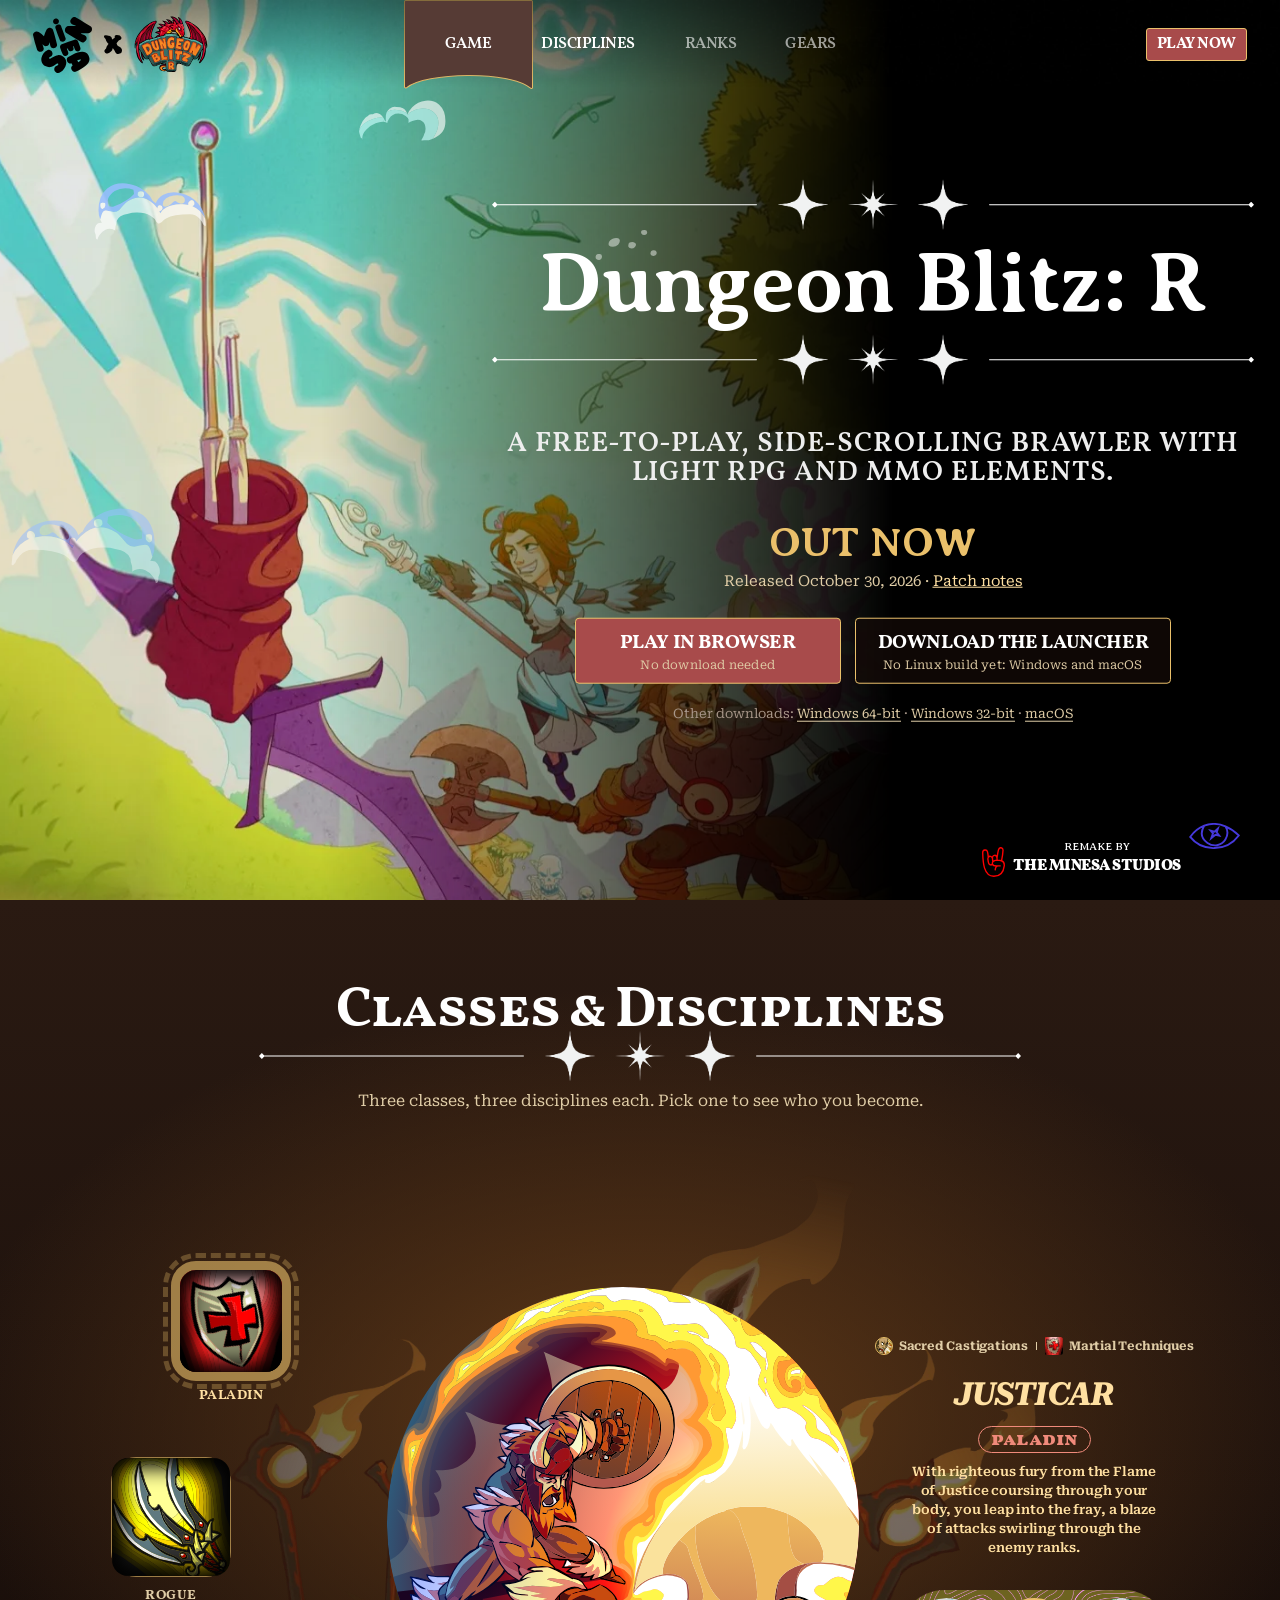
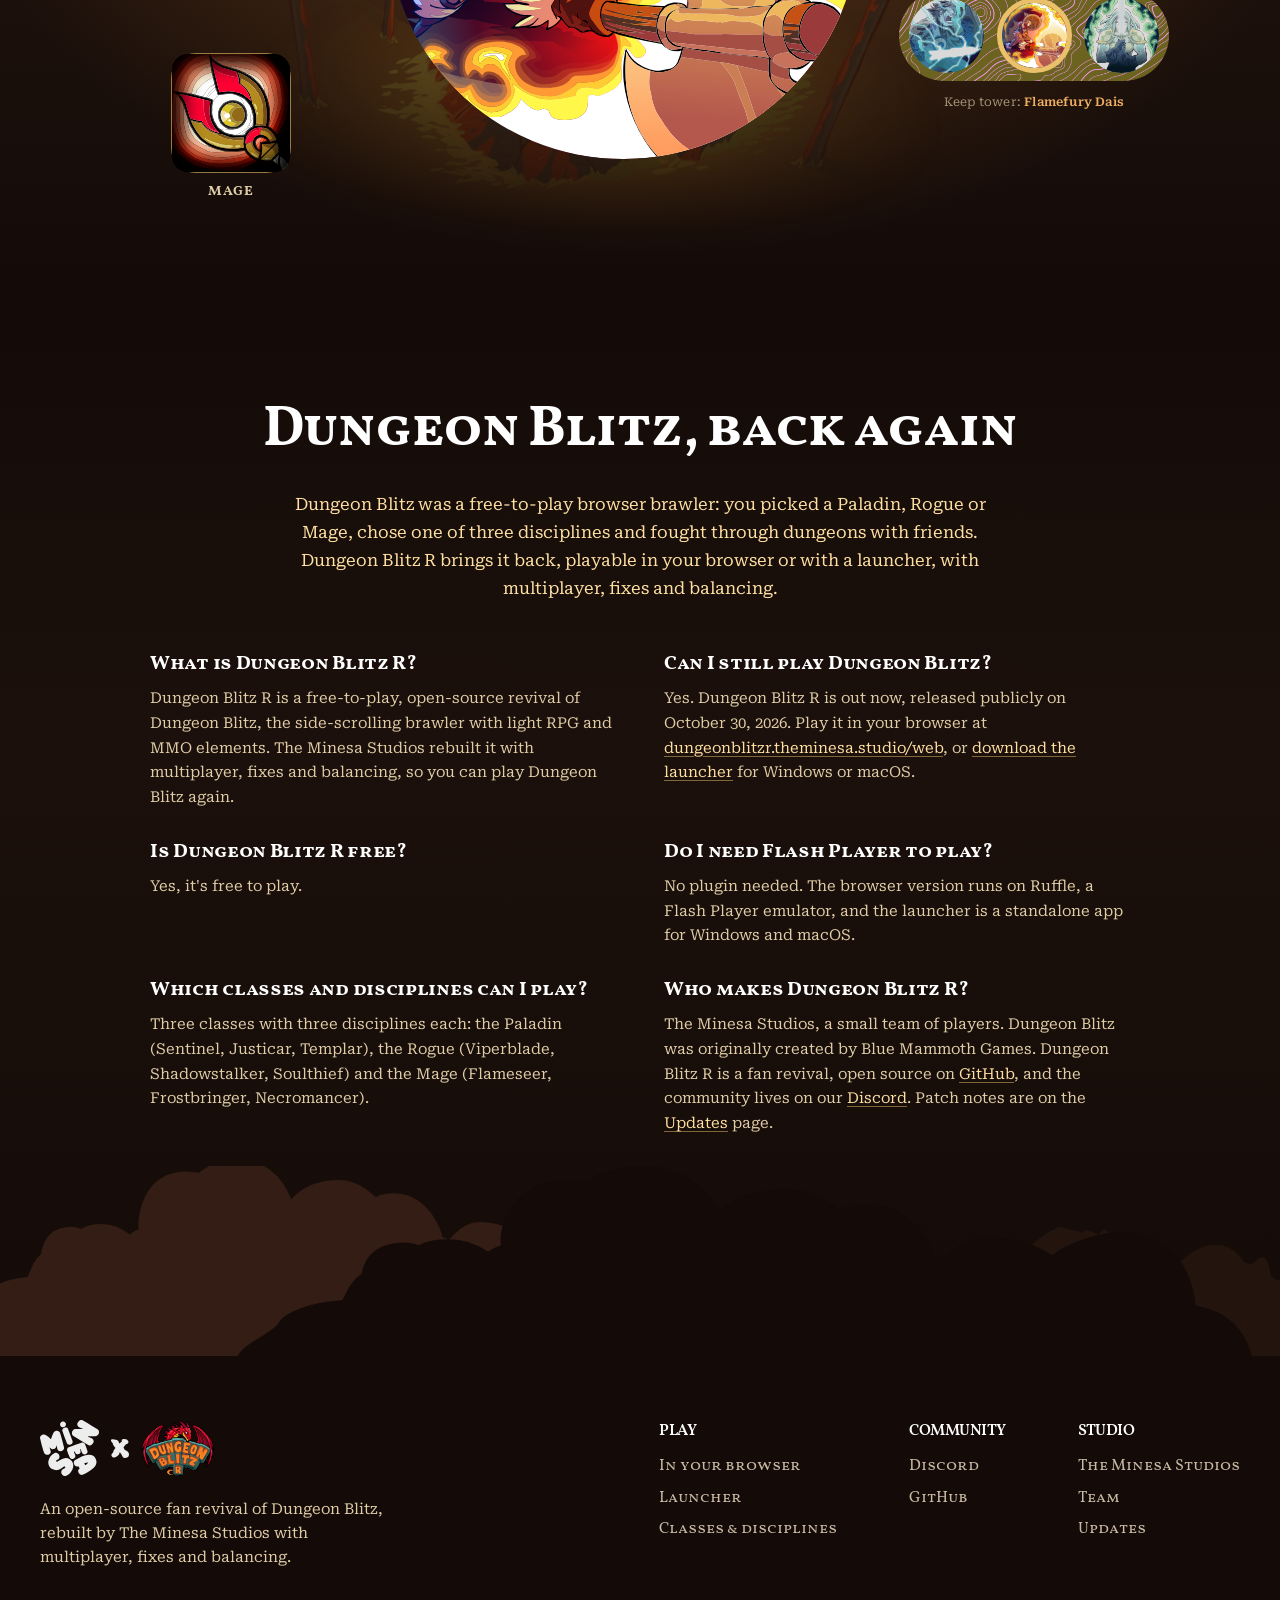
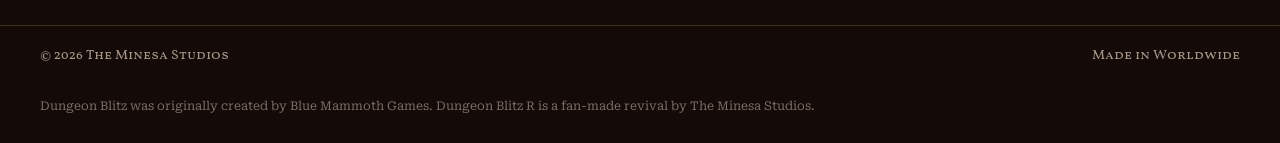
==== commit da566b7f: "Dungeon Blitz: R: launch day, swap Early Access for Out Now Co-Authored-By: Claude Opus 5.5 <noreply" ====
--- a/dungeon-blitz-r.html
+++ b/dungeon-blitz-r.html
@@ -26,7 +26,7 @@
       href="https://fonts.googleapis.com/css2?family=Averia+Serif+Libre:wght@400;700&amp;family=Roboto+Serif:ital,wght@0,400;0,600;0,700;1,400&amp;family=Vollkorn+SC:wght@400;600;700;900&amp;display=swap"
       rel="stylesheet"
     />
-    <link rel="stylesheet" href="dungeon-blitz-r.css?v=12" />
+    <link rel="stylesheet" href="dungeon-blitz-r.css?v=13" />
     <link rel="icon" type="image/x-icon" href="assets/favicon.ico" />
     <link rel="preload" as="image" href="assets/dungeon-blitz-r/main-bg.webp" fetchpriority="high" />
     <script type="application/ld+json">
@@ -73,7 +73,7 @@
             "name": "Can I still play Dungeon Blitz?",
             "acceptedAnswer": {
               "@type": "Answer",
-              "text": "Yes. Dungeon Blitz R is in Early Access now, with the public release on October 30. Play it in your browser at dungeonblitzr.theminesa.studio/web, or download the launcher for Windows or macOS."
+              "text": "Yes. Dungeon Blitz R is out now, released publicly on October 30, 2026. Play it in your browser at dungeonblitzr.theminesa.studio/web, or download the launcher for Windows or macOS."
             }
           },
           {
@@ -192,8 +192,8 @@
             <p class="dbr-main-tagline">A free-to-play, side-scrolling brawler with light RPG and MMO elements.</p>
 
             <div class="dbr-main-status">
-              <p class="dbr-main-soon">Early Access</p>
-              <p class="dbr-main-release">Public release on <time datetime="2026-10-30">October 30</time></p>
+              <p class="dbr-main-soon is-live">Out Now</p>
+              <p class="dbr-main-release">Released <time datetime="2026-10-30">October 30, 2026</time> &middot; <a href="./updates.html">Patch notes</a></p>
             </div>
 
             <div class="dbr-play" id="play">
@@ -262,7 +262,7 @@
             </div>
             <div class="dbr-faq-item">
               <h3>Can I still play Dungeon Blitz?</h3>
-              <p>Yes. Dungeon Blitz R is in Early Access now, with the public release on October 30. Play it in your browser at <a href="https://dungeonblitzr.theminesa.studio/web" target="_blank" rel="noopener">dungeonblitzr.theminesa.studio/web</a>, or <a href="#play">download the launcher</a> for Windows or macOS.</p>
+              <p>Yes. Dungeon Blitz R is out now, released publicly on October 30, 2026. Play it in your browser at <a href="https://dungeonblitzr.theminesa.studio/web" target="_blank" rel="noopener">dungeonblitzr.theminesa.studio/web</a>, or <a href="#play">download the launcher</a> for Windows or macOS.</p>
             </div>
             <div class="dbr-faq-item">
               <h3>Is Dungeon Blitz R free?</h3>
--- a/dungeon-blitz-r.css
+++ b/dungeon-blitz-r.css
@@ -1063,6 +1063,14 @@
 
 .dbr-main-status .dbr-main-soon {
   color: var(--dbr-red);
+}
+
+.dbr-main-status .dbr-main-soon.is-live {
+  color: var(--dbr-gold);
+}
+
+.dbr-main-release a {
+  color: var(--dbr-cream);
 }
 
 .dbr-main-release {
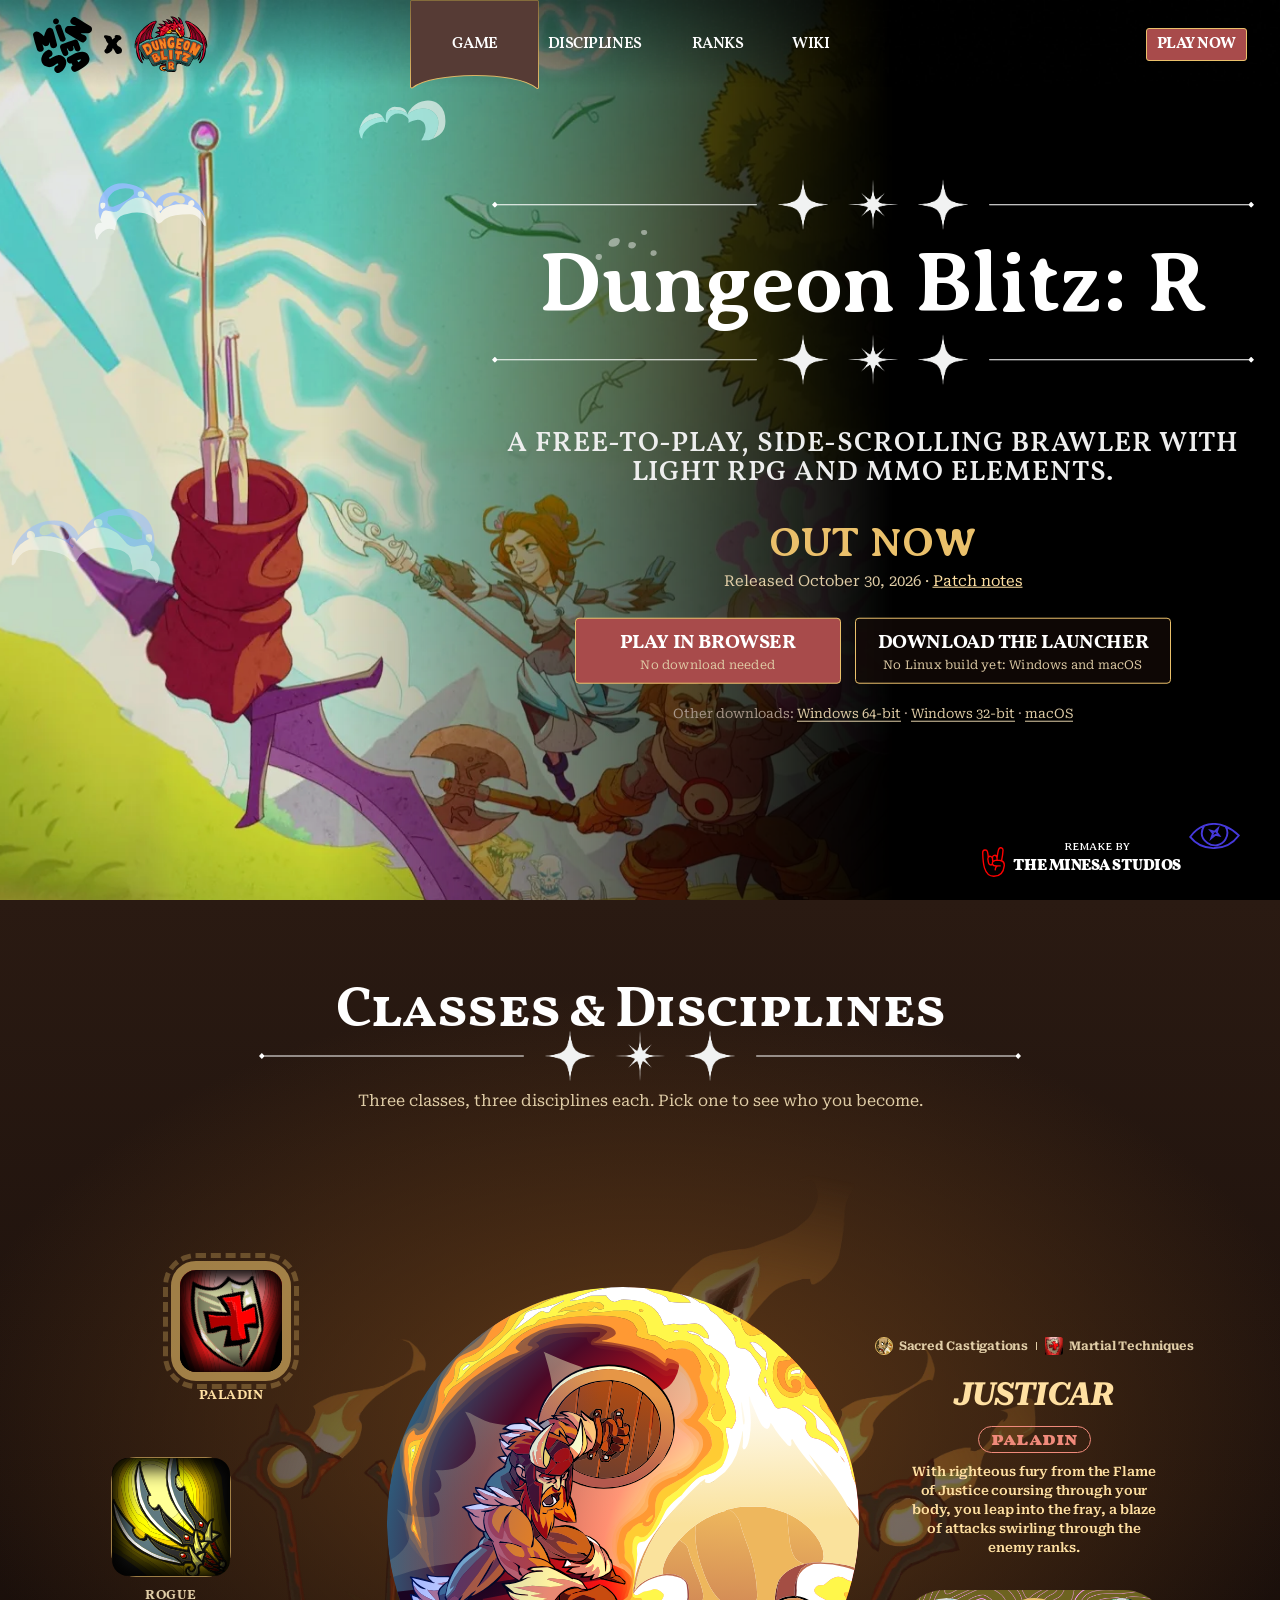
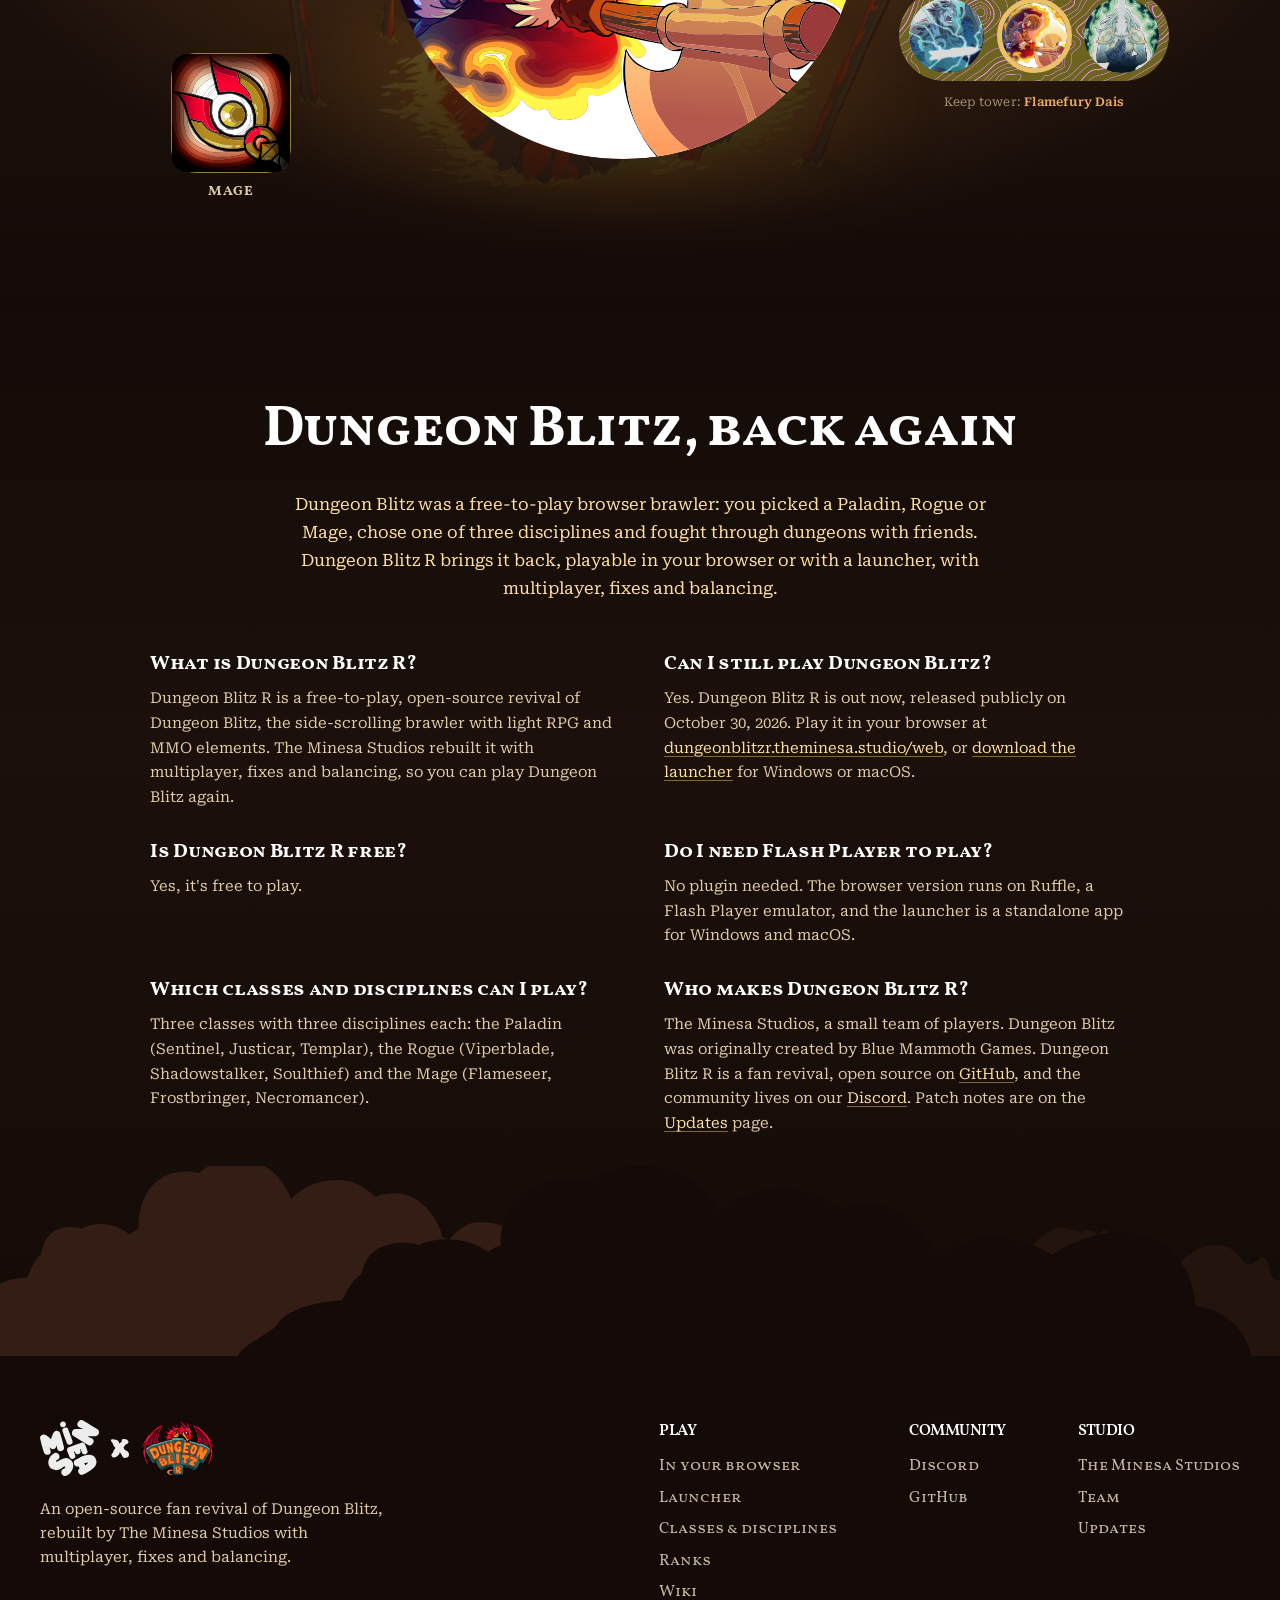
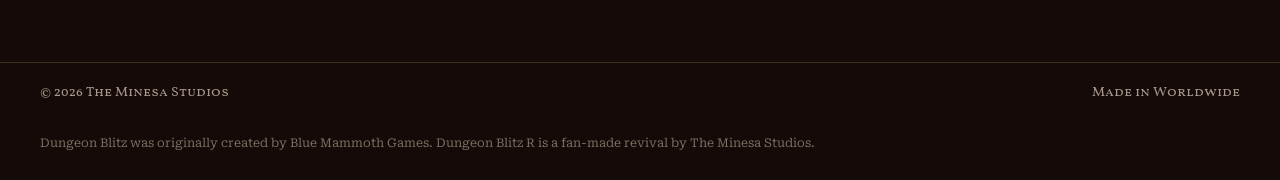
==== commit 080b9106: "Ranks and Wiki in the Dungeon Blitz: R nav; update posts in a brief layout Co-Authored-By: Claude Op" ====
--- a/dungeon-blitz-r.html
+++ b/dungeon-blitz-r.html
@@ -140,14 +140,16 @@
               </a>
             </li>
             <li>
-              <span class="dbr-nav-item is-soon" aria-disabled="true" title="Coming soon">
-                <span>Ranks</span><span class="dbr-sr-only"> (coming soon)</span>
-              </span>
+              <a href="https://dungeonblitzr.theminesa.studio/rankings" class="dbr-nav-item" target="_blank" rel="noopener">
+                <img src="assets/dungeon-blitz-r/nav-active.svg" alt="" class="dbr-nav-bg" aria-hidden="true" width="129" height="89" />
+                <span>Ranks</span><span class="dbr-sr-only"> (opens in a new tab)</span>
+              </a>
             </li>
             <li>
-              <span class="dbr-nav-item is-soon" aria-disabled="true" title="Coming soon">
-                <span>Gears</span><span class="dbr-sr-only"> (coming soon)</span>
-              </span>
+              <a href="https://dungeonblitzr.theminesa.studio/wiki" class="dbr-nav-item" target="_blank" rel="noopener">
+                <img src="assets/dungeon-blitz-r/nav-active.svg" alt="" class="dbr-nav-bg" aria-hidden="true" width="129" height="89" />
+                <span>Wiki</span><span class="dbr-sr-only"> (opens in a new tab)</span>
+              </a>
             </li>
           </ul>
         </nav>
@@ -313,6 +315,8 @@
                   <a href="https://github.com/theminesastudios/dungeon-blitz-r-launcher/releases/latest" data-launcher-download>Launcher</a>
                 </li>
                 <li><a href="#disciplines">Classes &amp; disciplines</a></li>
+                <li><a href="https://dungeonblitzr.theminesa.studio/rankings" target="_blank" rel="noopener">Ranks<span class="dbr-sr-only"> (opens in a new tab)</span></a></li>
+                <li><a href="https://dungeonblitzr.theminesa.studio/wiki" target="_blank" rel="noopener">Wiki<span class="dbr-sr-only"> (opens in a new tab)</span></a></li>
               </ul>
             </div>
             <div>
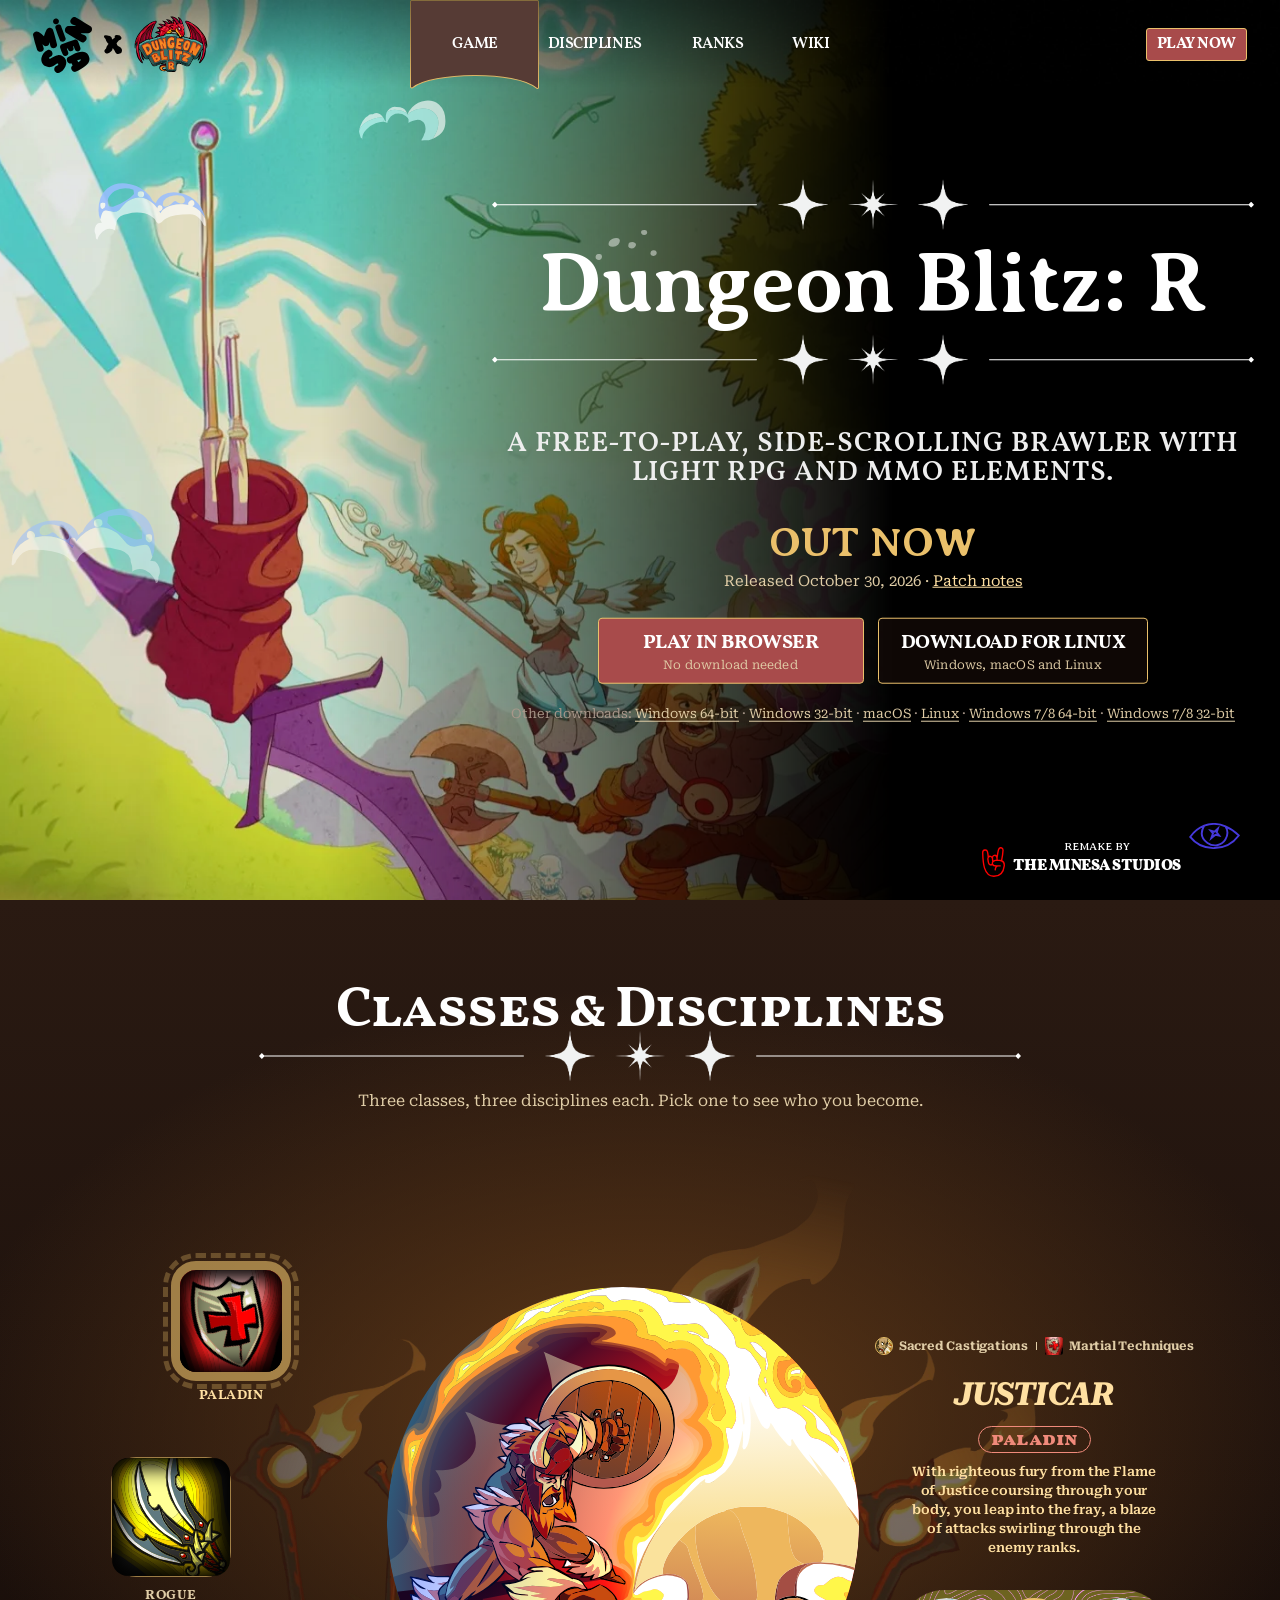
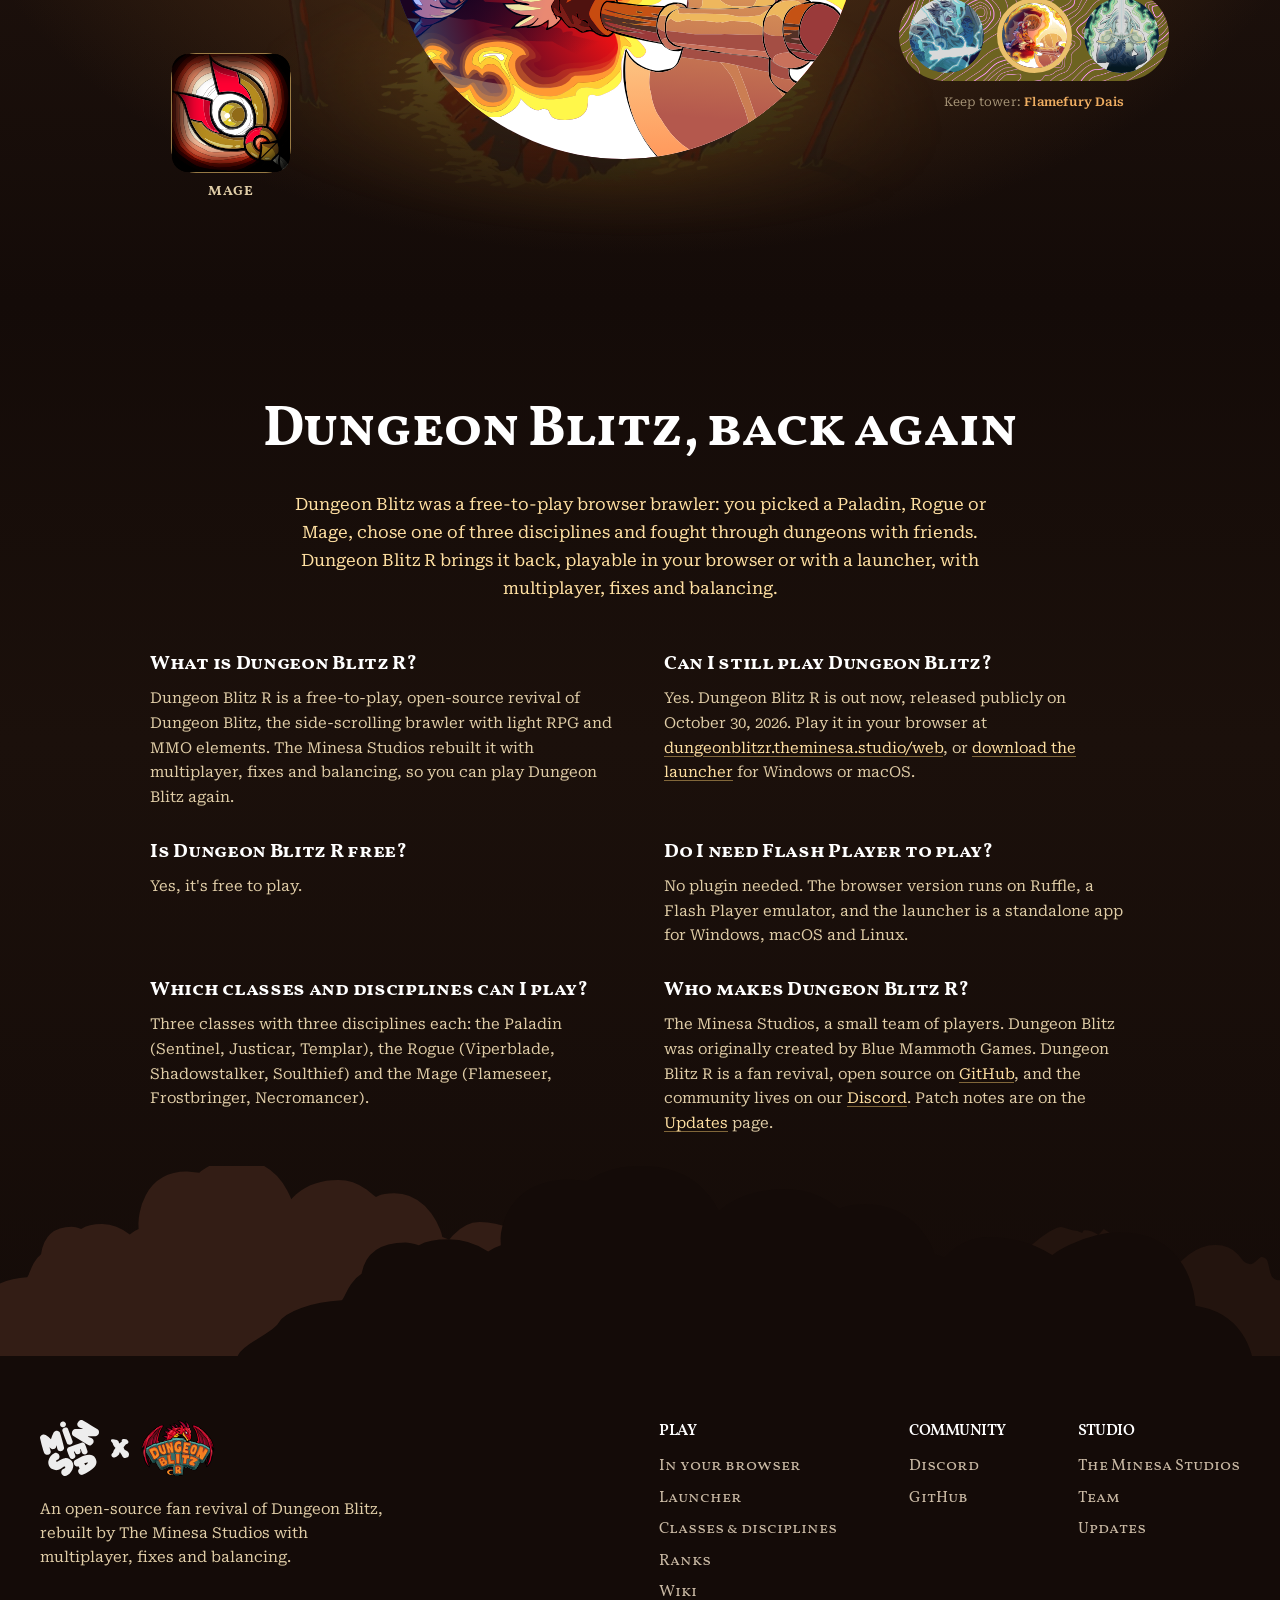
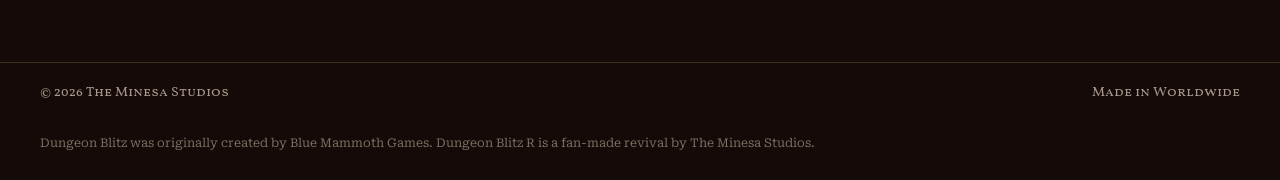
==== commit 5349520f: "Launcher download: Linux and Windows 7/8 installers, cache the release lookup Co-Authored-By: Claude" ====
--- a/dungeon-blitz-r.html
+++ b/dungeon-blitz-r.html
@@ -89,7 +89,7 @@
             "name": "Do I need Flash Player to play?",
             "acceptedAnswer": {
               "@type": "Answer",
-              "text": "No plugin needed. The browser version runs on Ruffle, a Flash Player emulator, and the launcher is a standalone app for Windows and macOS."
+              "text": "No plugin needed. The browser version runs on Ruffle, a Flash Player emulator, and the launcher is a standalone app for Windows, macOS and Linux."
             }
           },
           {
@@ -209,7 +209,7 @@
                 data-launcher-download
               >
                 <span data-launcher-label>Download the launcher</span>
-                <small data-launcher-meta>Windows and macOS</small>
+                <small data-launcher-meta>Windows, macOS and Linux</small>
               </a>
             </div>
             <p class="dbr-play-other" data-launcher-other>
@@ -219,6 +219,12 @@
               <a href="https://github.com/theminesastudios/dungeon-blitz-r-launcher/releases/latest" data-launcher-asset="win-ia32">Windows 32-bit</a>
               &middot;
               <a href="https://github.com/theminesastudios/dungeon-blitz-r-launcher/releases/latest" data-launcher-asset="mac">macOS</a>
+              &middot;
+              <a href="https://github.com/theminesastudios/dungeon-blitz-r-launcher/releases/latest" data-launcher-asset="linux">Linux</a>
+              &middot;
+              <a href="https://github.com/theminesastudios/dungeon-blitz-r-launcher/releases/latest" data-launcher-asset="win7-x64">Windows 7/8 64-bit</a>
+              &middot;
+              <a href="https://github.com/theminesastudios/dungeon-blitz-r-launcher/releases/latest" data-launcher-asset="win7-ia32">Windows 7/8 32-bit</a>
             </p>
           </div>
 
@@ -272,7 +278,7 @@
             </div>
             <div class="dbr-faq-item">
               <h3>Do I need Flash Player to play?</h3>
-              <p>No plugin needed. The browser version runs on Ruffle, a Flash Player emulator, and the launcher is a standalone app for Windows and macOS.</p>
+              <p>No plugin needed. The browser version runs on Ruffle, a Flash Player emulator, and the launcher is a standalone app for Windows, macOS and Linux.</p>
             </div>
             <div class="dbr-faq-item">
               <h3>Which classes and disciplines can I play?</h3>
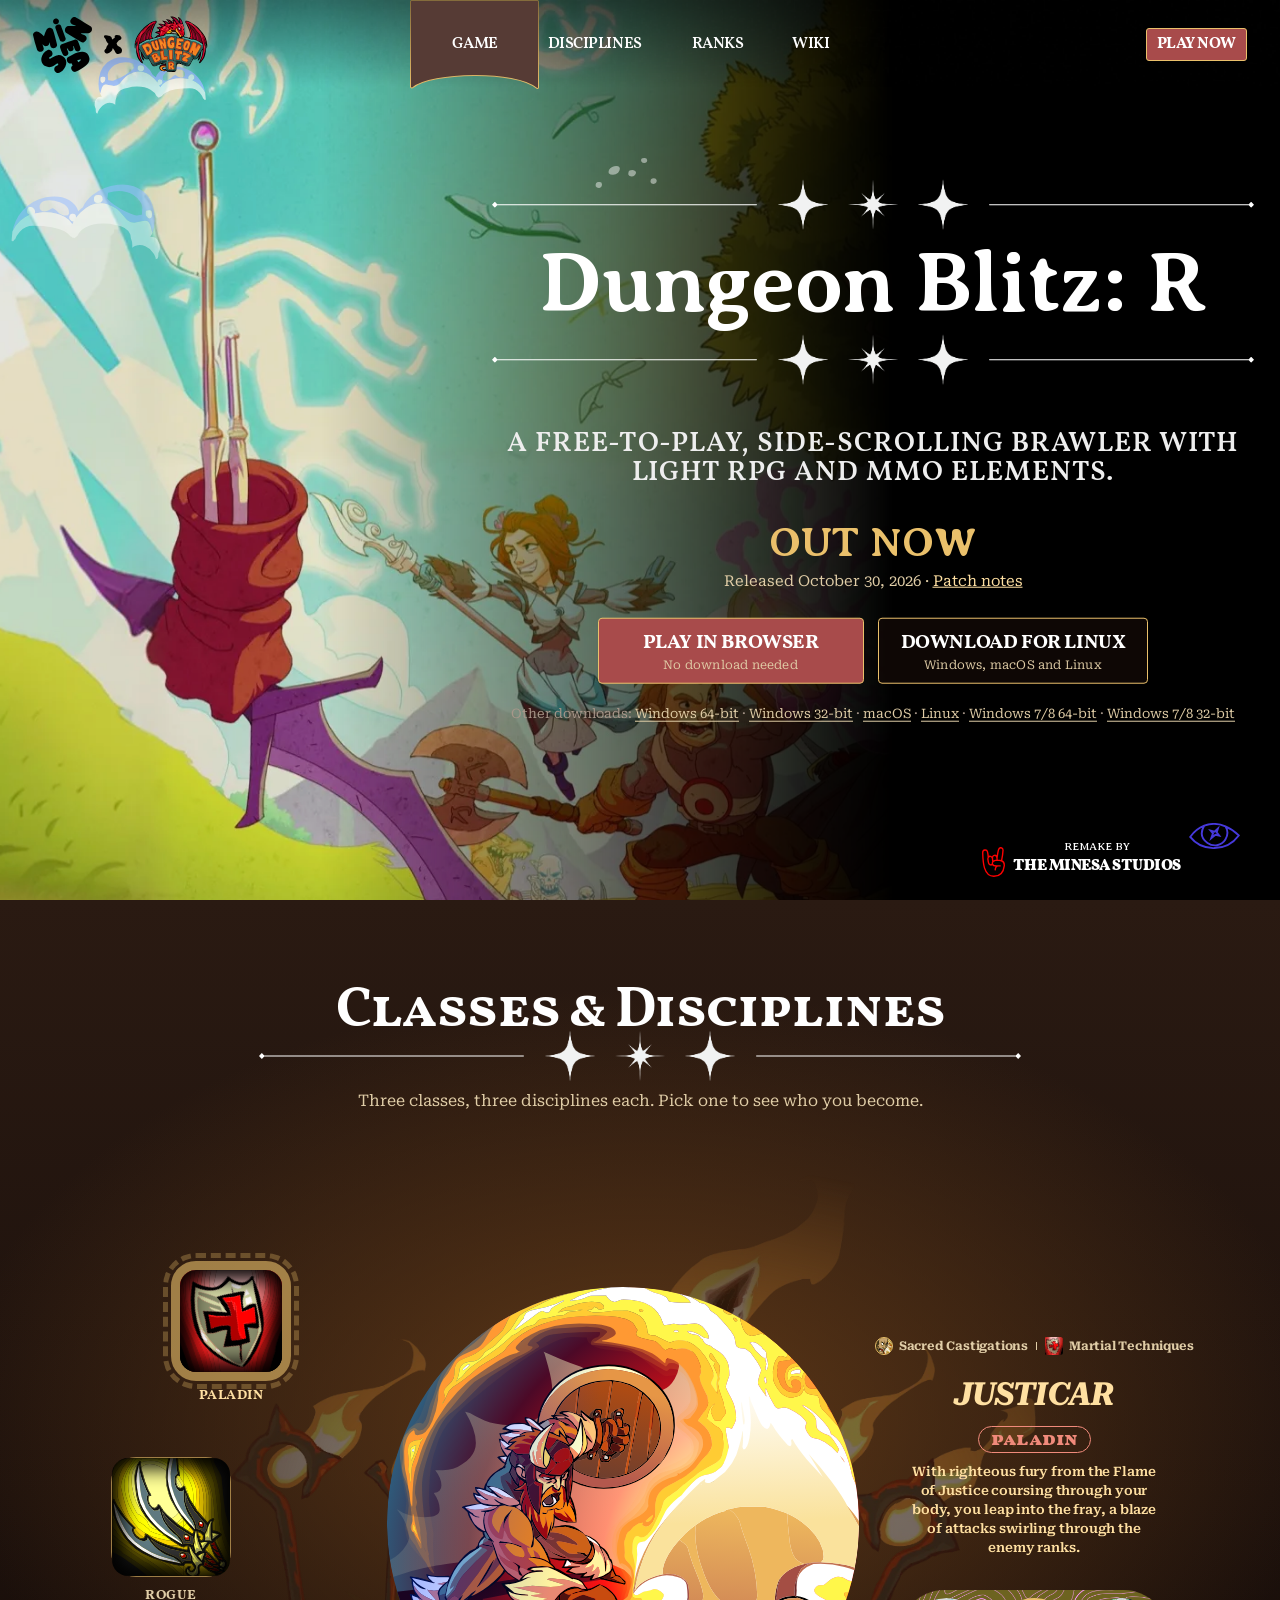
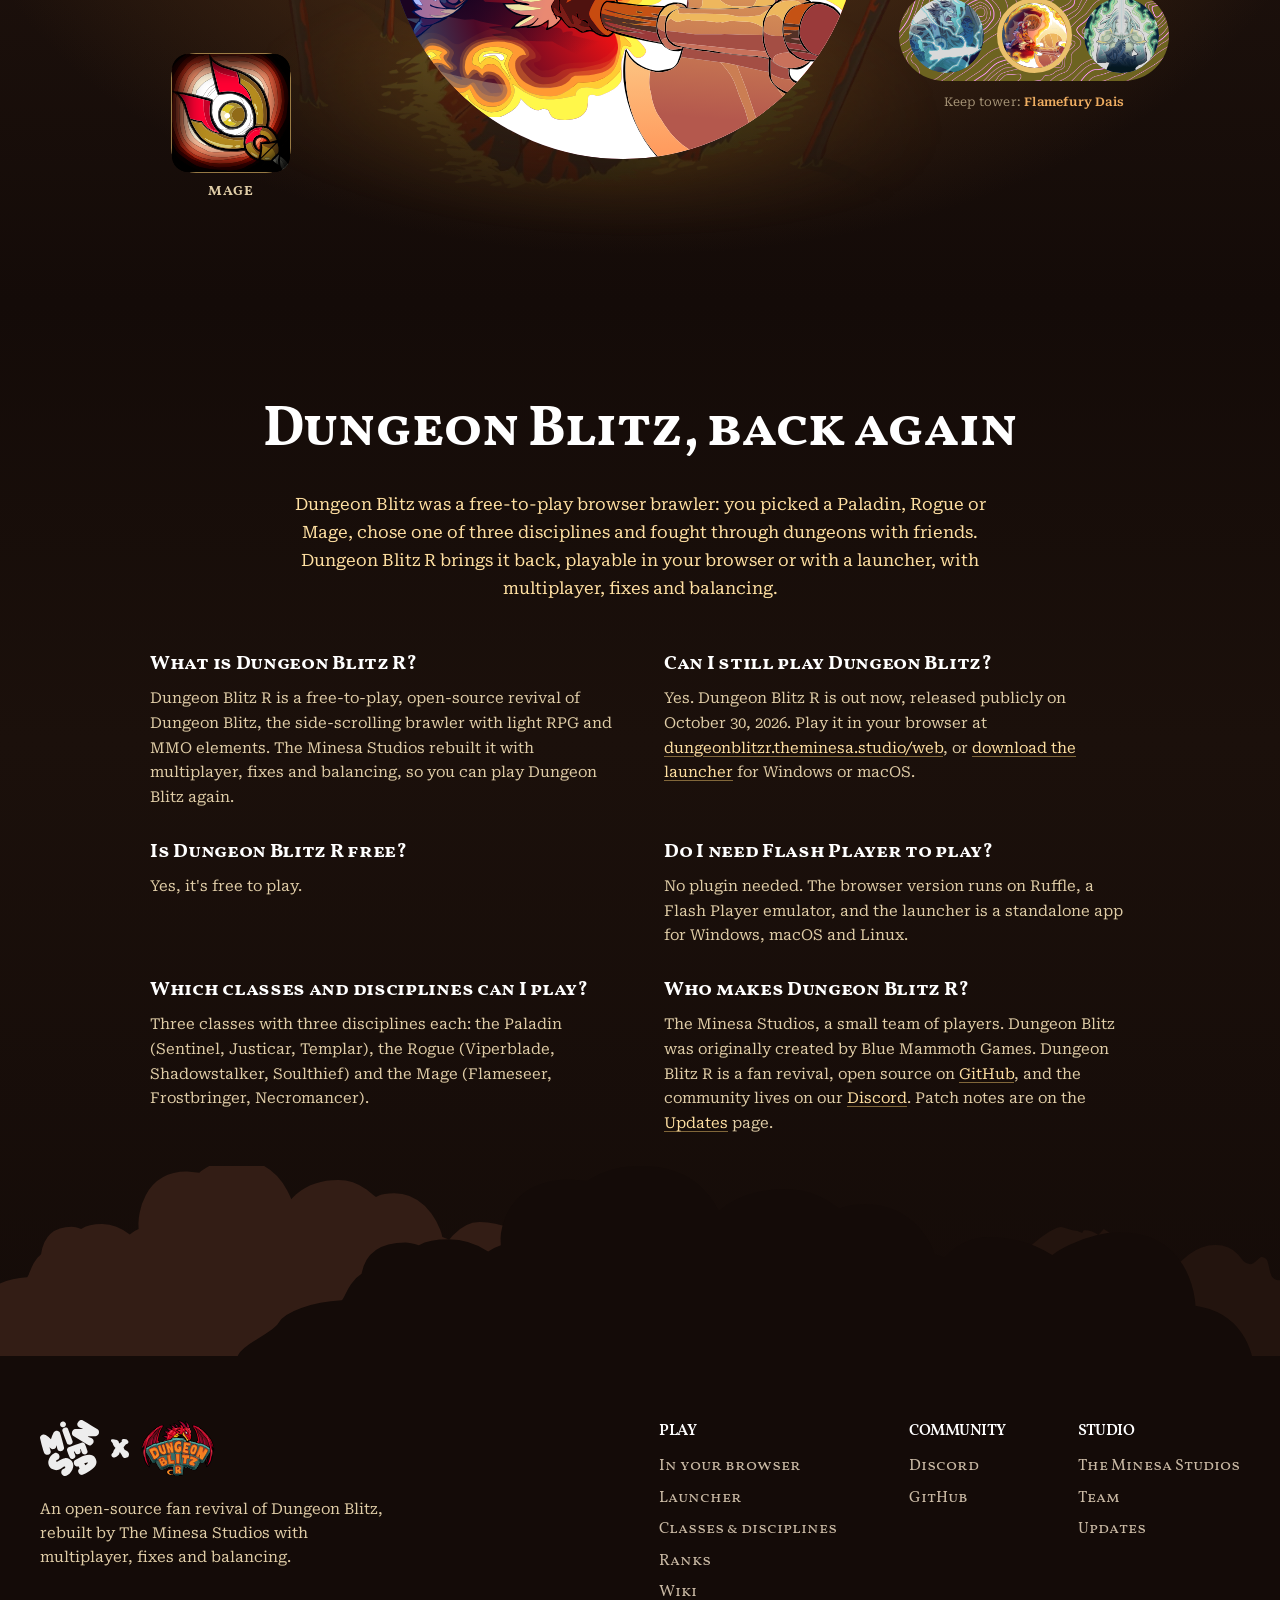
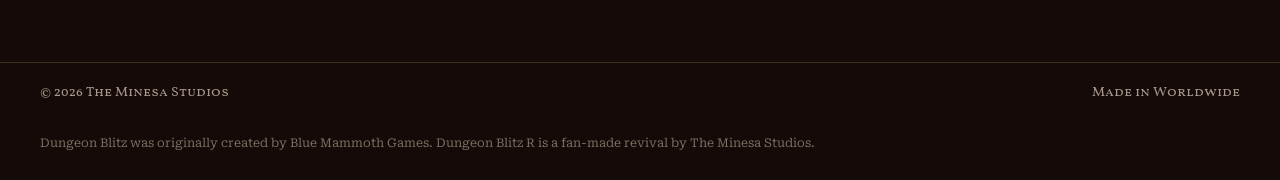
==== commit 39692ffb: "Make browser play discoverable and remove home loading gate Co-Authored-By: Devin AI <158243242+devi" ====
--- a/dungeon-blitz-r.html
+++ b/dungeon-blitz-r.html
@@ -18,7 +18,14 @@
     />
     <meta property="og:url" content="https://theminesa.studio/dungeon-blitz-r.html" />
     <meta property="og:image" content="https://theminesa.studio/assets/dungeon-blitz-r/og.jpg" />
+    <meta property="og:image:width" content="1200" />
+    <meta property="og:image:height" content="630" />
+    <meta property="og:image:alt" content="Dungeon Blitz: R" />
     <meta name="twitter:card" content="summary_large_image" />
+    <meta name="twitter:title" content="Dungeon Blitz R | Play Dungeon Blitz free in your browser" />
+    <meta name="twitter:description" content="A free-to-play, side-scrolling brawler with light RPG and MMO elements. Play in your browser or with the launcher." />
+    <meta name="twitter:image" content="https://theminesa.studio/assets/dungeon-blitz-r/og.jpg" />
+    <meta name="twitter:image:alt" content="Dungeon Blitz: R" />
     <meta name="theme-color" content="#140b08" />
     <link rel="preconnect" href="https://fonts.googleapis.com" />
     <link rel="preconnect" href="https://fonts.gstatic.com" crossorigin />
@@ -46,10 +53,9 @@
           "target": "https://dungeonblitzr.theminesa.studio/web"
         },
         "applicationCategory": "Game",
-        "playMode": ["SinglePlayer", "MultiPlayer"],
+        "playMode": ["https://schema.org/SinglePlayer", "https://schema.org/MultiPlayer"],
         "isAccessibleForFree": true,
         "offers": { "@type": "Offer", "price": 0, "priceCurrency": "USD" },
-        "characterAttribute": ["Paladin", "Rogue", "Mage"],
         "author": { "@type": "Organization", "name": "The Minesa Studios", "url": "https://theminesa.studio" },
         "publisher": { "@type": "Organization", "name": "The Minesa Studios", "url": "https://theminesa.studio" },
         "sameAs": ["https://github.com/theminesastudios", "https://discord.gg/the-minesa-studios-1295512336353722438"]
@@ -205,7 +211,7 @@
               </a>
               <a
                 class="dbr-play-btn"
-                href="https://github.com/theminesastudios/dungeon-blitz-r-launcher/releases/latest"
+                href="#play"
                 data-launcher-download
               >
                 <span data-launcher-label>Download the launcher</span>
@@ -214,17 +220,17 @@
             </div>
             <p class="dbr-play-other" data-launcher-other>
               Other downloads:
-              <a href="https://github.com/theminesastudios/dungeon-blitz-r-launcher/releases/latest" data-launcher-asset="win-x64">Windows 64-bit</a>
-              &middot;
-              <a href="https://github.com/theminesastudios/dungeon-blitz-r-launcher/releases/latest" data-launcher-asset="win-ia32">Windows 32-bit</a>
-              &middot;
-              <a href="https://github.com/theminesastudios/dungeon-blitz-r-launcher/releases/latest" data-launcher-asset="mac">macOS</a>
-              &middot;
-              <a href="https://github.com/theminesastudios/dungeon-blitz-r-launcher/releases/latest" data-launcher-asset="linux">Linux</a>
-              &middot;
-              <a href="https://github.com/theminesastudios/dungeon-blitz-r-launcher/releases/latest" data-launcher-asset="win7-x64">Windows 7/8 64-bit</a>
-              &middot;
-              <a href="https://github.com/theminesastudios/dungeon-blitz-r-launcher/releases/latest" data-launcher-asset="win7-ia32">Windows 7/8 32-bit</a>
+              <a href="#play" data-launcher-asset="win-x64">Windows 64-bit</a>
+              &middot;
+              <a href="#play" data-launcher-asset="win-ia32">Windows 32-bit</a>
+              &middot;
+              <a href="#play" data-launcher-asset="mac">macOS</a>
+              &middot;
+              <a href="#play" data-launcher-asset="linux">Linux</a>
+              &middot;
+              <a href="#play" data-launcher-asset="win7-x64">Windows 7/8 64-bit</a>
+              &middot;
+              <a href="#play" data-launcher-asset="win7-ia32">Windows 7/8 32-bit</a>
             </p>
           </div>
 
@@ -318,7 +324,7 @@
                   <a href="https://dungeonblitzr.theminesa.studio/web" target="_blank" rel="noopener">In your browser<span class="dbr-sr-only"> (opens in a new tab)</span></a>
                 </li>
                 <li>
-                  <a href="https://github.com/theminesastudios/dungeon-blitz-r-launcher/releases/latest" data-launcher-download>Launcher</a>
+                  <a href="#play" data-launcher-download>Launcher</a>
                 </li>
                 <li><a href="#disciplines">Classes &amp; disciplines</a></li>
                 <li><a href="https://dungeonblitzr.theminesa.studio/rankings" target="_blank" rel="noopener">Ranks<span class="dbr-sr-only"> (opens in a new tab)</span></a></li>
